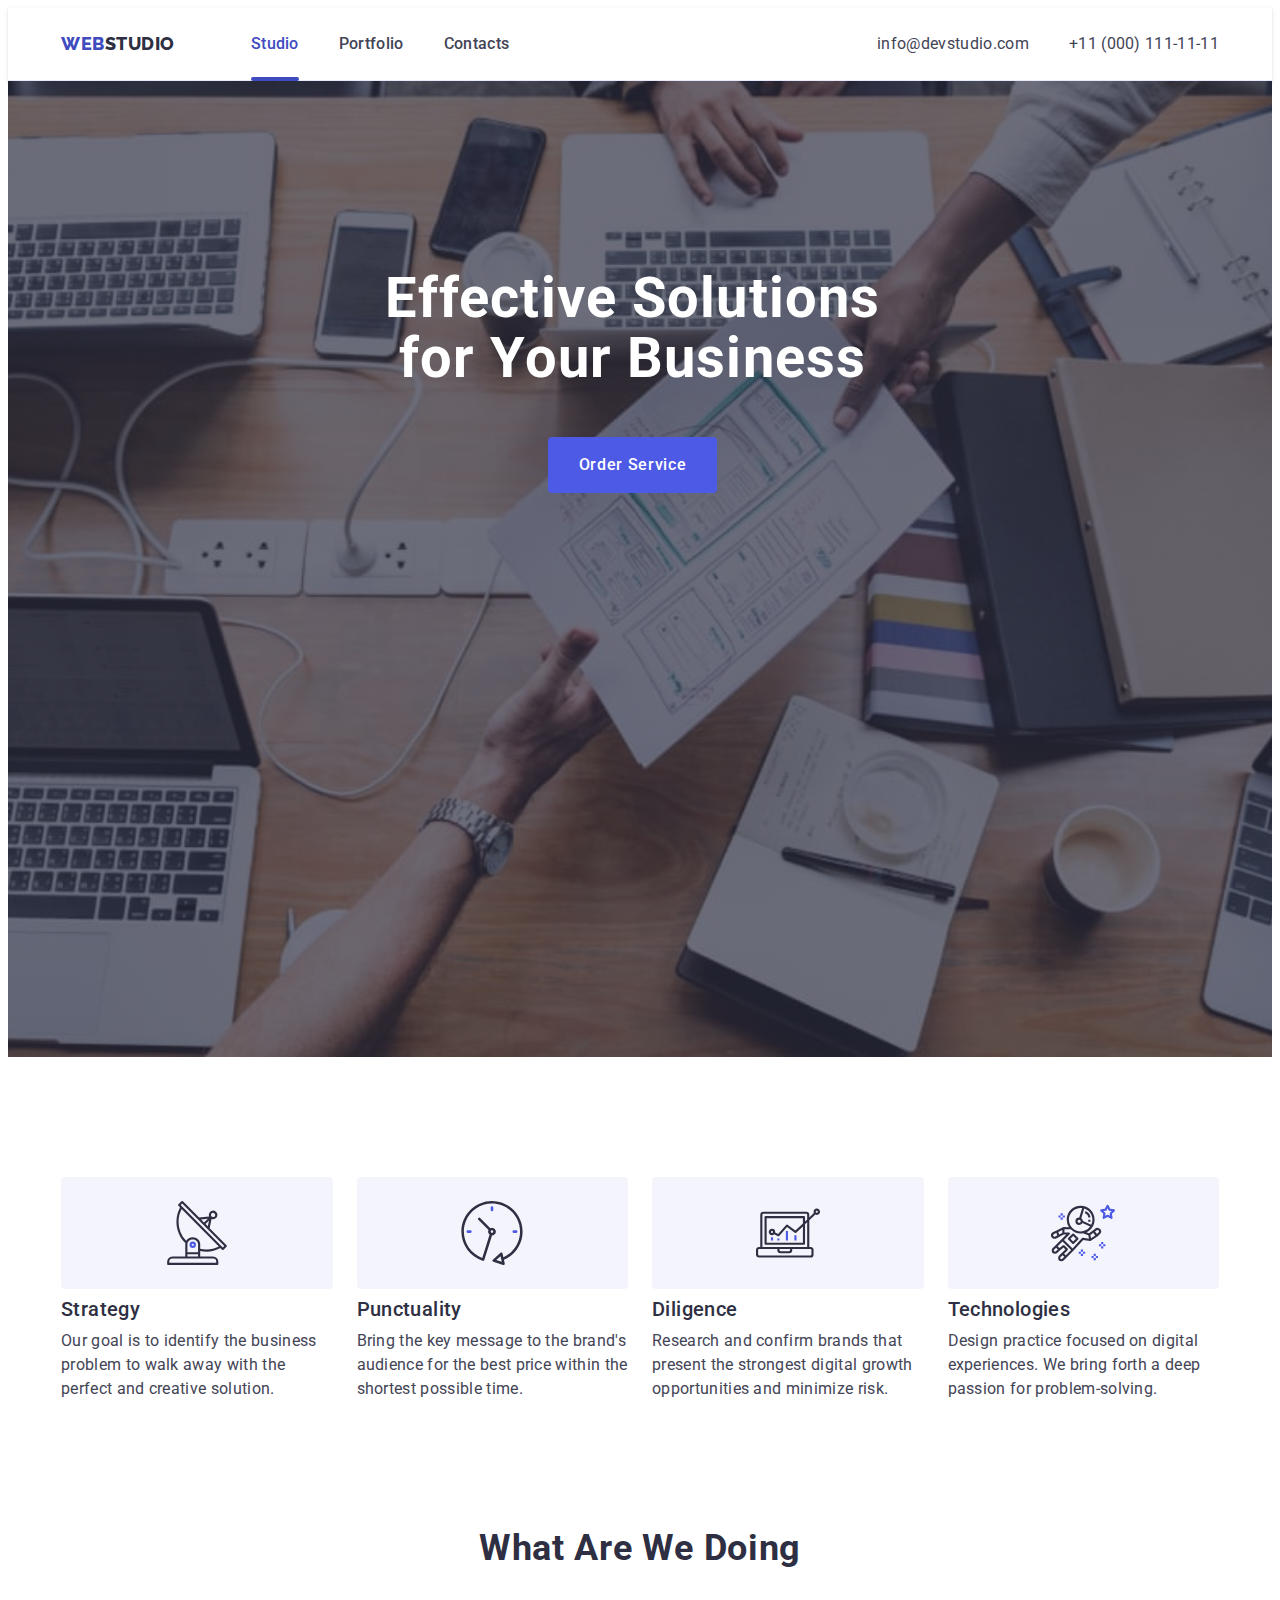
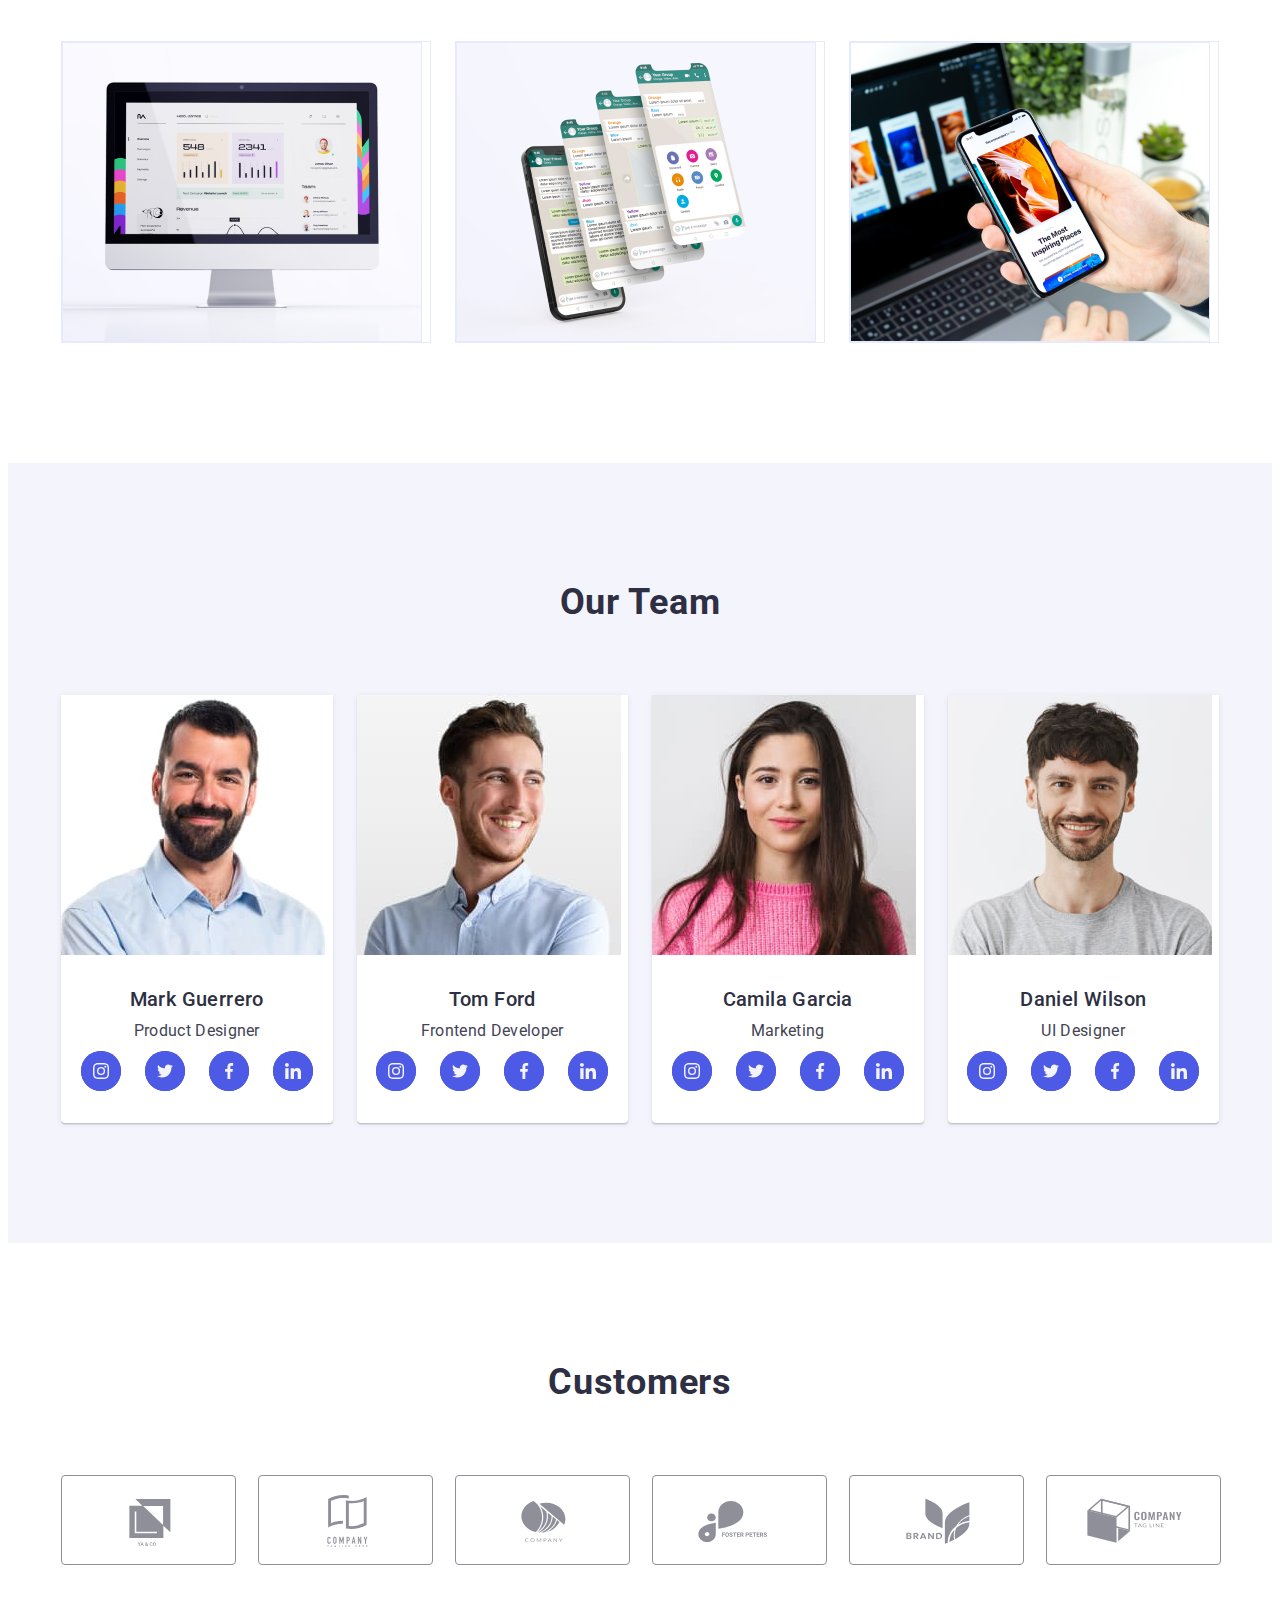
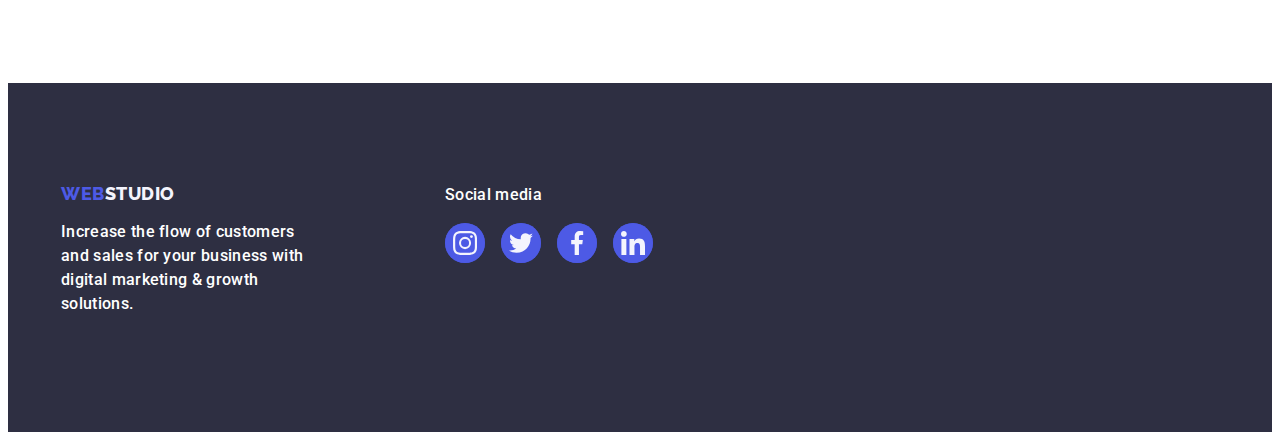
==== index.html @ 7f1b81ea "btn" ====
<!DOCTYPE html>
<html lang="en">
  <head>
    <meta charset="UTF-8" />
    <meta http-equiv="X-UA-Compatible" content="IE=edge" />
    <meta name="viewport" content="width=device-width, initial-scale=1.0" />
    <title>WebStudio</title>
    <link
      rel="stylesheet"
      href="https://cdnjs.cloudflare.com/ajax/libs/modern-normalize/2.0.0/modern-normalize.min.css"
      integrity="sha512-4xo8blKMVCiXpTaLzQSLSw3KFOVPWhm/TRtuPVc4WG6kUgjH6J03IBuG7JZPkcWMxJ5huwaBpOpnwYElP/m6wg=="
      crossorigin="anonymous"
      referrerpolicy="no-referrer"
    />

    <link rel="preconnect" href="https://fonts.googleapis.com" />
    <link rel="preconnect" href="https://fonts.gstatic.com" crossorigin />
    <link
      href="https://fonts.googleapis.com/css2?family=Montserrat:wght@400;700&family=Raleway:ital,wght@0,800;1,800&family=Roboto:ital,wght@0,400;0,500;0,700;0,900;1,400;1,500;1,700;1,900&display=swap"
      rel="stylesheet"
    />
    <link rel="stylesheet" href="./css/styles.css" />
  </head>

  <body>
    <header class="header">
      <div class="header-div container">
        <nav class="header-nav">
          <a href="./index.html" class="web link"
            >web<span class="studio">Studio</span></a
          >
          <ul class="navigation-list list">
            <li class="link-nav">
              <a href="./index.html" class="navigation-link link start"
                >Studio</a
              >
            </li>
            <li class="link-nav">
              <a href="./portfolio.html" class="navigation-link link"
                >Portfolio</a
              >
            </li>
            <li class="link-nav">
              <a href="" class="navigation-link link">Contacts</a>
            </li>
          </ul>
        </nav>

        <address class="address">
          <ul class="address-list list">
            <li class="link-nav">
              <a href="mailto:info@devstudio.com" class="contacts link"
                >info@devstudio.com
              </a>
            </li>
            <li class="link-nav">
              <a href="tel:+110001111111" class="contacts link"
                >+11 (000) 111-11-11
              </a>
            </li>
          </ul>
        </address>
      </div>
    </header>

    <main>
      <!-- section1 -->
      <section class="section-os">
        <div class="div-section-one container">
          <h1 class="name">Effective Solutions for Your Business</h1>
          <button class="button" type="button" data-modal-open>
            Order Service
          </button>
        </div>
      </section>

      <!-- section2-->
      <section class="about-us">
        <div class="div-section-two container">
          <h2 class="visually-hidden">about us</h2>
          <ul class="menu list">
            <li class="list-aboutus">
              <div class="icon-staff">
                <svg class="icon-about" width="64" height="64">
                  <use href="./images/icons.svg#icon-antenna"></use>
                </svg>
              </div>
              <h3 class="about-us-menu">Strategy</h3>
              <p class="description">
                Our goal is to identify the business problem to walk away with
                the perfect and creative solution.
              </p>
            </li>

            <li class="list-aboutus">
              <div class="icon-staff">
                <svg class="icon-about" width="64" height="64">
                  <use href="./images/icons.svg#icon-clock"></use>
                </svg>
              </div>
              <h3 class="about-us-menu">Punctuality</h3>
              <p class="description">
                Bring the key message to the brand's audience for the best price
                within the shortest possible time.
              </p>
            </li>

            <li class="list-aboutus">
              <div class="icon-staff">
                <svg class="icon-about" width="64" height="64">
                  <use href="./images/icons.svg#icon-diagram"></use>
                </svg>
              </div>
              <h3 class="about-us-menu">Diligence</h3>
              <p class="description">
                Research and confirm brands that present the strongest digital
                growth opportunities and minimize risk.
              </p>
            </li>

            <li class="list-aboutus">
              <div class="icon-staff">
                <svg class="icon-about" width="64" height="64">
                  <use href="./images/icons.svg#icon-astronaut"></use>
                </svg>
              </div>
              <h3 class="about-us-menu">Technologies</h3>
              <p class="description">
                Design practice focused on digital experiences. We bring forth a
                deep passion for problem-solving.
              </p>
            </li>
          </ul>
        </div>
      </section>
      <!-- section 3 -->
      <section class="section-menu">
        <div class="div-section-tree container">
          <h2 class="feature-name">What are we doing</h2>
          <ul class="feature-list list">
            <li class="pictures">
              <img
                src="./images/imgone.jpg"
                alt="monitor"
                width="360"
                height="300"
              />
            </li>
            <li class="pictures">
              <img
                src="./images/imgtwo.jpg"
                alt="phone"
                width="360"
                height="300"
              />
            </li>
            <li class="pictures">
              <img
                src="./images/imgtree.jpg"
                alt="phone in hand"
                width="360"
                height="300"
              />
            </li>
          </ul>
        </div>
      </section>

      <!-- section 4 -->
      <section class="section-team">
        <div class="div-section-four container">
          <h2 class="our-team">Our Team</h2>
          <ul class="our-team-list list">
            <li class="our-team-photo link">
              <img src="./images/imgMark.jpg" width="264" alt="fotomark" />
              <div class="team-name">
                <h3 class="about-us-menu">Mark Guerrero</h3>
                <p class="description four">Product Designer</p>

                <ul class="cosial-list">
                  <li class="circle">
                    <a class="cosial-link" href="">
                      <svg class="icon" width="16" height="16">
                        <use
                          href="./images/icons.svg#icon-instagram"
                        ></use></svg
                    ></a>
                  </li>
                  <li class="circle">
                    <a class="cosial-link" href=""
                      ><svg class="icon" width="16" height="16">
                        <use href="./images/icons.svg#icon-twitter"></use></svg
                    ></a>
                  </li>
                  <li class="circle">
                    <a class="cosial-link" href="">
                      <svg class="icon" width="16" height="16">
                        <use href="./images/icons.svg#icon-facebook"></use></svg
                    ></a>
                  </li>
                  <li class="circle">
                    <a class="cosial-link" href=""
                      ><svg class="icon" width="16" height="16">
                        <use href="./images/icons.svg#icon-linkedin"></use></svg
                    ></a>
                  </li>
                </ul>
              </div>
            </li>

            <li class="our-team-photo link">
              <img src="./images/Tom.jpg" width="264" alt="fototom" />
              <div class="team-name">
                <h3 class="about-us-menu">Tom Ford</h3>
                <p class="description four">Frontend Developer</p>

                <ul class="cosial-list">
                  <li class="circle">
                    <a class="cosial-link" href="">
                      <svg class="icon" width="16" height="16">
                        <use
                          href="./images/icons.svg#icon-instagram"
                        ></use></svg
                    ></a>
                  </li>
                  <li class="circle">
                    <a class="cosial-link" href=""
                      ><svg class="icon" width="16" height="16">
                        <use href="./images/icons.svg#icon-twitter"></use></svg
                    ></a>
                  </li>
                  <li class="circle">
                    <a class="cosial-link" href="">
                      <svg class="icon" width="16" height="16">
                        <use href="./images/icons.svg#icon-facebook"></use></svg
                    ></a>
                  </li>
                  <li class="circle">
                    <a class="cosial-link" href=""
                      ><svg class="icon" width="16" height="16">
                        <use href="./images/icons.svg#icon-linkedin"></use></svg
                    ></a>
                  </li>
                </ul>
              </div>
            </li>

            <li class="our-team-photo link">
              <img src="./images/imgCamila.jpg" width="264" alt="fotocamila" />
              <div class="team-name">
                <h3 class="about-us-menu">Camila Garcia</h3>
                <p class="description four">Marketing</p>

                <ul class="cosial-list">
                  <li class="circle">
                    <a class="cosial-link" href="">
                      <svg class="icon" width="16" height="16">
                        <use
                          href="./images/icons.svg#icon-instagram"
                        ></use></svg
                    ></a>
                  </li>
                  <li class="circle">
                    <a class="cosial-link" href=""
                      ><svg class="icon" width="16" height="16">
                        <use href="./images/icons.svg#icon-twitter"></use></svg
                    ></a>
                  </li>
                  <li class="circle">
                    <a class="cosial-link" href="">
                      <svg class="icon" width="16" height="16">
                        <use href="./images/icons.svg#icon-facebook"></use></svg
                    ></a>
                  </li>
                  <li class="circle">
                    <a class="cosial-link" href=""
                      ><svg class="icon" width="16" height="16">
                        <use href="./images/icons.svg#icon-linkedin"></use></svg
                    ></a>
                  </li>
                </ul>
              </div>
            </li>

            <li class="our-team-photo link">
              <img src="./images/imgDaniel.jpg" width="264" alt="fotodaniel" />
              <div class="team-name">
                <h3 class="about-us-menu">Daniel Wilson</h3>
                <p class="description four">UI Designer</p>

                <ul class="cosial-list">
                  <li class="circle">
                    <a class="cosial-link" href="">
                      <svg class="icon" width="16" height="16">
                        <use
                          href="./images/icons.svg#icon-instagram"
                        ></use></svg
                    ></a>
                  </li>
                  <li class="circle">
                    <a class="cosial-link" href=""
                      ><svg class="icon" width="16" height="16">
                        <use href="./images/icons.svg#icon-twitter"></use></svg
                    ></a>
                  </li>
                  <li class="circle">
                    <a class="cosial-link" href="">
                      <svg class="icon" width="16" height="16">
                        <use href="./images/icons.svg#icon-facebook"></use></svg
                    ></a>
                  </li>
                  <li class="circle">
                    <a class="cosial-link" href=""
                      ><svg class="icon" width="16" height="16">
                        <use href="./images/icons.svg#icon-linkedin"></use></svg
                    ></a>
                  </li>
                </ul>
              </div>
            </li>
          </ul>
        </div>
      </section>

      <!-- section 5 customers -->

      <section class="section-customers">
        <div class="customers-conteiner container">
          <h2 class="customersname">Customers</h2>
          <ul class="customers-list">
            <li class="customers-item">
              <a class="logoicon" href="">
                <svg class="logoiconsvg" width="104" height="56">
                  <use href="./images/icons.svg#icon-Logofirst"></use>
                </svg>
              </a>
            </li>
            <li class="customers-item">
              <a class="logoicon" href="">
                <svg class="logoiconsvg" width="104" height="56">
                  <use href="./images/icons.svg#icon-Logosecond"></use>
                </svg>
              </a>
            </li>
            <li class="customers-item">
              <a class="logoicon" href="">
                <svg class="logoiconsvg" width="104" height="56">
                  <use href="./images/icons.svg#icon-Logothird"></use>
                </svg>
              </a>
            </li>
            <li class="customers-item">
              <a class="logoicon" href="">
                <svg class="logoiconsvg" width="104" height="56">
                  <use href="./images/icons.svg#icon-Logofour"></use>
                </svg>
              </a>
            </li>
            <li class="customers-item">
              <a class="logoicon" href="">
                <svg class="logoiconsvg" width="104" height="56">
                  <use href="./images/icons.svg#icon-Logofive"></use>
                </svg>
              </a>
            </li>
            <li class="customers-item">
              <a class="logoicon" href="">
                <svg class="logoiconsvg" width="104" height="56">
                  <use href="./images/icons.svg#icon-Logosix"></use>
                </svg>
              </a>
            </li>
          </ul>
        </div>
      </section>
    </main>
    <!-- footer -->
    <footer class="footer">
      <div class="footer-main container">
        <div class="footer-div">
          <a class="footer-web link" href="./index.html"
            >web<span class="footer-logo">Studio</span>
          </a>
          <p class="text">
            Increase the flow of customers and sales for your business with
            digital marketing & growth solutions.
          </p>
        </div>
        <div class="footer-social">
          <p class="text">Social media</p>
          <ul class="footer-cosial-list">
            <li class="circle">
              <a class="footer-cosial-link" href="">
                <svg class="footer-icon" width="24" height="24">
                  <use href="./images/icons.svg#icon-instagram"></use></svg
              ></a>
            </li>
            <li class="circle">
              <a class="footer-cosial-link" href=""
                ><svg class="footer-icon" width="24" height="24">
                  <use href="./images/icons.svg#icon-twitter"></use></svg
              ></a>
            </li>
            <li class="circle">
              <a class="footer-cosial-link" href="">
                <svg class="footer-icon" width="24" height="24">
                  <use href="./images/icons.svg#icon-facebook"></use></svg
              ></a>
            </li>
            <li class="circle">
              <a class="footer-cosial-link" href=""
                ><svg class="footer-icon" width="24" height="24">
                  <use href="./images/icons.svg#icon-linkedin"></use></svg
              ></a>
            </li>
          </ul>
        </div>
      </div>
    </footer>

    <!-- modal window js -->

    <div class="modal-window is-hidden" data-modal>
      <div class="modal">
        <button type="button" class="close-window" data-modal-close>
          <svg class="icon-close" width="8" height="8">
            <use
              href="./images/symbol-defs.svg#icon-close-black-18dp-2-1-1-1"
            ></use>
          </svg>
        </button>

        <p class="input-title">Leave your contacts and we will call you back</p>
        <form class="form" name="issue_report_form" autocomplete="off">
          <div class="label-main">
            <label class="label-name" for="name">
              <span class="label-text">Name</span>
            </label>
            <div class="input-conteiner">
              <input
                class="form-input"
                type="text"
                name="name"
                id="name"
                placeholder=" "
                autofocus
              />
              <svg class="input-icon" width="18" height="24">
                <use href="./images/symbol.svg#icon-person-black-18dp-1"></use>
              </svg>
            </div>
          </div>
          <div class="label-main">
            <label class="label-name" for="Phone"
              ><span class="label-text">Phone</span></label
            >
            <div class="input-conteiner">
              <input
                class="form-input"
                type="text"
                name="Phone"
                id="Phone"
                placeholder=" "
              /><svg class="input-icon" width="18" height="24">
                <use href="./images/symbol.svg#icon-phone-black-18dp-1"></use>
              </svg>
            </div>
          </div>
          <div class="label-main">
            <label class="label-name" for="Email"
              ><span class="label-text">Email</span>
            </label>
            <div class="input-conteiner">
              <input
                class="form-input"
                type="text"
                name="Email"
                id="Email"
                placeholder=" "
              /><svg class="input-icon" width="18" height="24">
                <use href="./images/symbol.svg#icon-email-black-18dp-1"></use>
              </svg>
            </div>
          </div>
          <div class="label-main">
            <label class="label-name" for="Comment"
              ><span class="label-text">Comment</span>
            </label>
            <div class="input-conteiner">
              <textarea
                class="form-input"
                rows="7"
                name="description"
                id="Comment"
                placeholder="Text input"
              ></textarea>
            </div>
          </div>

          <div class="privacy">
            <input
              class="input-checkbox visually-hidden"
              id="checkbox"
              type="checkbox"
              name="Policy"
              value="button-agry"
            />
            <label class="label-checkbox" for="checkbox"
              ><span class="text-checkbox"
                ><svg class="icon-checkbox" width="10" height="8">
                  <use
                    href="./images/symbol.svg#icon-checkmark"
                  ></use></svg></span
              >I accept the terms and conditions of the
              <a class="privacy-link link" href="">Privacy Policy</a></label
            >
          </div>
          <button class="form-button" type="submit">Send</button>
        </form>
      </div>
    </div>

    <script src="./js/modal.js"></script>
  </body>
</html>
---- css/styles.css ----
img {
    display: block;
}

h1,
h2,
h3,
h4,
h5,
p {
    margin-top: 0px;
    margin-bottom: 0px;
}

ul,
ol {
    list-style: none;
    margin: 0px;
    padding-left: 0px;
}

.container {
    width: 1158px;
    padding: 0 15px;
    margin: 0 auto;
}

:root {
    --primary-font: "Roboto", sans-serif;
    --second-primary-font: "Raleway", sans-serif;
    --primary-color: #434455;
    --secondary-color: #2e2f42;
    --white-color: #ffffff;
    --gray-background-color: #f4f4fd;
    --accent-color: #4d5ae5;
    --active-accent-background-color: #404bbf;
    --gray-color: #8e8f99;
}

body {
    font-family: var(--primary-font);
    color: var(--primary-color);
    background-color: var(--white-color);
}

/* header */
.header {
    display: flex;
    margin: 0 auto;
    border-bottom: 1px solid #e7e9fc;
    box-shadow: 0px 2px 1px rgba(46, 47, 66, 0.08), 0px 1px 1px rgba(46, 47, 66, 0.16), 0px 1px 6px rgba(46, 47, 66, 0.08);
}

.navigation-link {
    font-family: var(--primary-font);
    font-weight: 500;
    font-size: 16px;
    line-height: 1.5;
    letter-spacing: 0.02em;
    color: var(--secondary-colo);
    text-decoration: none;
    list-style: none;
    display: flex;
    padding-top: 24px;
    padding-bottom: 24px;
    transition: color 250ms cubic-bezier(0.4, 0, 0.2, 1)
}

.start {
    position: relative;
    transition: color 250ms cubic-bezier(0.4, 0, 0.2, 1);
    color: var(--active-accent-background-color);
}


.header-nav {
    display: flex;
    align-items: center;
}


.header-div {

    display: flex;
    align-items: center;

}

.navigation-list {
    display: flex;
    flex-direction: row;
    align-items: flex-start;
    padding: 0px;
    gap: 40px;
    text-decoration: none;
}

.navigation-list .navigation-link.start::after {
    position: absolute;
    content: "";
    display: block;
    height: 4px;
    background-color: var(--active-accent-background-color);
    width: 100%;
    left: 0;
    bottom: -1px;
    border-radius: 2px;
}

.web {
    font-family: var(--second-primary-font);
    font-weight: 800;
    font-size: 18px;
    line-height: 1.17;
    letter-spacing: 0.03em;
    text-transform: uppercase;
    color: #404bbf;
    text-decoration: none;
    display: flex;
    flex-direction: row;
    align-items: center;
    flex-grow: 0;
    margin-left: 0px;
    margin-right: 76px;
    position: relative;

}

.studio {
    color: var(--secondary-color);
}



.link-nav {
    list-style: none;
    display: flex;


}

.navigation-link:hover {
    color: var(--active-accent-background-color);
    transition: background-color 250ms cubic-bezier(0.4, 0, 0.2, 1);

}

.navigation-link:focus {
    color: var(--active-accent-background-color);
    transition: background-color 250ms cubic-bezier(0.4, 0, 0.2, 1);

}

.address {
    font-style: normal;
    letter-spacing: 0.02em;
    list-style: none;
    display: flex;
    gap: 8px;
    flex-direction: row;
    margin-left: auto;
}

.address-list {
    display: flex;
    gap: 40px;
}

.contacts.link {
    font-family: var(--primary-font);
    font-style: normal;
    font-weight: 400;
    font-size: 16px;
    line-height: 1.5;
    color: var(--primary-color);
    text-decoration: none;
    transition: color 250ms cubic-bezier(0.4, 0, 0.2, 1);
}

.contacts.link:hover {
    color: var(--active-accent-background-color);
    transition: background-color 250ms cubic-bezier(0.4, 0, 0.2, 1);
    box-shadow: 0px 1px 6px rgba(46, 47, 66, 0.08), 0px 1px 1px rgba(46, 47, 66, 0.16), 0px 2px 1px rgba(46, 47, 66, 0.08);
}

.contacts.link:focus {
    color: var(--active-accent-background-color);
    transition: background-color 250ms cubic-bezier(0.4, 0, 0.2, 1);
    box-shadow: 0px 1px 6px rgba(46, 47, 66, 0.08), 0px 1px 1px rgba(46, 47, 66, 0.16), 0px 2px 1px rgba(46, 47, 66, 0.08);
}

/* ------section1------------ */
.div-section-one {
    padding-left: 0px;

}

.name {
    font-size: 56px;
    line-height: 1.07;
    letter-spacing: 0.02em;
    color: var(--white-color);
    text-align: center;
    max-width: 496px;
    margin-left: 331px;
    display: flex;
    margin-bottom: 48px;
}

.section-os {
    max-width: 1440px;
    height: 600px;
    margin: 0 auto;
    color: var(--secondary-color);
    background-color: var(--secondary-color);
    padding-top: 188px;
    padding-bottom: 188px;
    background-image: linear-gradient(rgba(46, 47, 66, 0.7), rgba(46, 47, 66, 0.7)), url(../images/people-office.jpg);
    background-repeat: no-repeat;
    background-position: center;
    background-size: cover;
}

.button {
    background-color: var(--accent-color);
    font-family: var(--primary-font);
    font-weight: 500;
    font-size: 16px;
    line-height: 1.5;
    letter-spacing: 0.04em;
    color: var(--white-color);
    cursor: pointer;
    display: block;
    border: none;
    border-radius: 4px;
    gap: 10px;
    width: 169px;
    height: 56px;
    min-width: 169px;
    margin-left: auto;
    margin-right: auto;
    transition: background-color 250ms cubic-bezier(0.4, 0, 0.2, 1);
}

.button:is(:hover, :focus) {
    background-color: #404BBF;
    transition: background-color 250ms cubic-bezier(0.4, 0, 0.2, 1);
    box-shadow: 0px 1px 6px rgba(46, 47, 66, 0.08), 0px 1px 1px rgba(46, 47, 66, 0.16), 0px 2px 1px rgba(46, 47, 66, 0.08);
}

/* ----------section 2 ------------- */

.visually-hidden {
    position: absolute;
    width: 1px;
    height: 1px;
    margin: -1px;
    border: 0;
    padding: 0;
    white-space: nowrap;
    clip-path: inset(100%);
    clip: rect(0 0 0 0);
    overflow: hidden;
}

.icon-staff {
    display: flex;
    align-items: center;
    justify-content: center;
    height: 112px;
    background-color: #f4f4fd;
    border-radius: 4px;
    margin-bottom: 8px;
}

.about-us {
    padding-top: 120px;
    padding-bottom: 120px;

}

.menu {
    display: flex;
    gap: 24px;
    flex-direction: row;
}

.description {
    margin-bottom: 8px;
    font-family: var(--primary-font);
    font-style: normal;
    font-weight: 400;
    letter-spacing: 0.02em;
    font-size: 16px;
    line-height: 1.5;
    color: var(--primary-color);
}

.description.four {
    text-align: center;
}

.list-aboutus {
    list-style: none;
    font-weight: 500;
    font-size: 20px;
    line-height: 1.2;
    letter-spacing: 0.02em;
    color: var(--secondary-color);
    width: calc((100% - 72px) / 4);
}

/* ---------section 3 -----------*/

.section-menu {
    padding-bottom: 120px;
    margin-bottom: 0px;
}

.feature-name {
    font-size: 36px;
    line-height: 1.11;
    text-align: center;
    letter-spacing: 0.02em;
    text-transform: capitalize;
    color: var(--secondary-color);
    margin-bottom: 72px;
}

.feature-list.list {
    list-style: none;
    display: flex;
    gap: 24px;
}

.pictures {
    list-style: none;
    width: calc((100% - 48px)/3);
    border: 1px solid #E7E9FC;
}

/* -------------------section 4 --------------------*/
.section-team {
    background-color: var(--gray-background-color);
    padding: 120px 0;
}

.our-team {
    background-color: var(--gray-background-color);
    font-size: 36px;
    line-height: 1.11;
    text-align: center;
    letter-spacing: 0.02em;
    text-transform: capitalize;
    color: var(--secondary-color);
    list-style: none;
    margin-bottom: 72px;
}

.portfolioimg link {
    background-color: var(--white-color)
}

.our-team-photo.link {
    font-size: 36px;
    line-height: 1.11;
    text-align: center;
    letter-spacing: 0.02em;
    text-transform: capitalize;
    color: var(--secondary-color);
    background-color: var(--white-color);
    list-style: none;
    display: block;
    flex-basis: calc((100% - 72px) / 4);
    border-radius: 0px 0px 4px 4px;
    box-shadow: 0px 1px 6px rgba(46, 47, 66, 0.08), 0px 1px 1px rgba(46, 47, 66, 0.16), 0px 2px 1px rgba(46, 47, 66, 0.08);
}

.our-team-list {
    display: flex;
    gap: 24px;
}

.about-us-menu {
    font-family: var(--primary-font);
    font-style: normal;
    font-weight: 500;
    font-size: 20px;
    line-height: 1.2;
    letter-spacing: 0.02em;
    margin-bottom: 8px;
}

.team-name {

    display: flex;
    flex-direction: column;
    justify-content: center;
    align-items: center;
    padding: 32px 0;
}

.circle {

    width: 40px;
    height: 40px;
    background-color: #404BBF;
    border-radius: 50%;
}

.cosial-list {
    display: flex;
    gap: 24px;
    justify-content: center;

}

.cosial-link {
    width: 100%;
    height: 100%;
    display: flex;
    align-items: center;
    justify-content: center;
    background-color: var(--accent-color);
    border-radius: 50%;
    transition: background-color 250ms cubic-bezier(0.4, 0, 0.2, 1);
}

.cosial-link:hover,
.cosial-link:focus {
    background-color: #404bbf;
}

.icon {
    fill: #f4f4fd;
}

/* _______ section 5___________ */
.section-customers {
    padding: 120px 0 120px;
    margin-bottom: 0px;
}

.customersname {
    font-size: 36px;
    line-height: 1.11;
    text-align: center;
    letter-spacing: 0.02em;
    text-transform: capitalize;
    color: var(--secondary-color);
    margin-bottom: 72px;
}

.customers-list {
    display: flex;
    gap: 24px;
    height: 88px;
    justify-content: center;

}

.logoicon {
    width: 100%;
    height: 100%;
    border: 1px solid #8e8f99;
    border-radius: 4px;
    display: flex;
    align-items: center;
    justify-content: center;
    color: var(--gray-color);
    transition: border-color 250ms cubic-bezier(0.4, 0, 0.2, 1), color 250ms cubic-bezier(0.4, 0, 0.2, 1);
    ;
}

.logoicon:hover,
.logoicon:focus {
    color: #404bbf;
    border-color: #404bbf;
}

.logoiconsvg {
    fill: currentColor;
}

.customers-item {
    width: calc((100% - 120px) / 6);


}

/* -----footer------*/
.footer-main {
    display: flex;
    align-items: baseline;
}

.footer-web {
    display: inline-block;
    margin-right: 120px;
    margin-bottom: 16px;
    font-family: var(--second-primary-font);
    font-weight: 800;
    font-size: 18px;
    line-height: 1.17;
    letter-spacing: 0.03em;
    text-transform: uppercase;
    color: var(--accent-color);
    text-decoration: none;
}

.footer-div {
    margin-right: 120px;
}

.text {
    color: var(--white-color);
    letter-spacing: 0.02em;
    line-height: 1.5;
    width: 264px;
    font-weight: 500;
    margin-bottom: 16px;


}

.footer {
    background-color: var(--secondary-color);
    padding: 100px 0;
    display: block;
}

.footer-logo {
    color: var(--gray-background-color)
}

.footer-cosial-list {
    display: flex;
    gap: 16px;
}

.footer-cosial-link {
    width: 100%;
    height: 100%;
    display: flex;
    align-items: center;
    justify-content: center;
    transition: background-color 250ms cubic-bezier(0.4, 0, 0.2, 1);
    background-color: var(--accent-color);
    border-radius: 50%;
}

.footer-cosial-link:hover,
.footer-cosial-link:focus {
    background-color: #31d0aa;
}

.footer-icon {
    fill: var(--gray-background-color);
}

/* -------portfolio page-------- */


.section-portfolio {
    list-style: none;
    padding: 96px 0 120px 0;

}

.button-list {
    text-decoration: none;
    display: flex;
    gap: 24px;
    justify-content: center;
    margin-bottom: 72px;

}

.button_navportfolio {
    background-color: var(--gray-background-color);
    color: var(--accent-color);
    font-family: var(--primary-font);
    font-weight: 500;
    font-size: 16px;
    line-height: 1.5;
    text-align: center;
    letter-spacing: 0.04em;
    text-decoration: none;
    padding: 12px 24px;
    border-radius: 4px;
    border: 1px solid #E7E9FC;
    transition: color 250ms cubic-bezier(0.4, 0, 0.2, 1),
        background-color 250ms cubic-bezier(0.4, 0, 0.2, 1),
        border-color 250ms cubic-bezier(0.4, 0, 0.2, 1),
        box-shadow 250ms cubic-bezier(0.4, 0, 0.2, 1);
}

.list-portfoliobutton {
    list-style: none;
}

.list-portfolioimg {
    list-style: none;
    width: calc((100% - 48px) / 3);
}

.list-portfolioimg:hover,
.list-portfolioimg:focus {
    box-shadow: 0px 1px 6px rgba(46, 47, 66, 0.08),
        0px 1px 1px rgba(46, 47, 66, 0.16), 0px 2px 1px rgba(46, 47, 66, 0.08);
}

.button_navportfolio:is(:hover, :focus) {
    color: var(--white-color);
    background-color: #404BBF;
    cursor: pointer;
    border: 1px solid transparent;
    box-shadow: 0px 3px 1px rgba(0, 0, 0, 0.1), 0px 2px 1px rgba(0, 0, 0, 0.08), 0px 2px 2px rgba(0, 0, 0, 0.12);
}

.full-navigation {
    display: flex;
    flex-wrap: wrap;
    column-gap: 24px;
    row-gap: 48px;

}

.portfolioimg {
    text-decoration: none;
    display: block;
    transition: box-shadow 250ms cubic-bezier(0.4, 0, 0.2, 1);
}

.portfolioimg:hover,
.portfolioimg:focus {
    box-shadow: 0px 1px 6px rgba(46, 47, 66, 0.08),
        0px 1px 1px rgba(46, 47, 66, 0.16), 0px 2px 1px rgba(46, 47, 66, 0.08);
}

.div-portfolio-item {
    padding: 32px 16px;
    border: 1px solid #e7e9fc;
    border-top: none;

}

.service-name {
    font-weight: 500;
    font-size: 20px;
    line-height: 1.2;
    letter-spacing: 0.02em;
    color: var(--secondary-color);
    text-decoration: none;
    margin-bottom: 8px;
}

.service-app {
    font-size: 16px;
    line-height: 1.5;
    letter-spacing: 0.02em;
    color: var(--primary-color);
    text-decoration: none;
    transform: translateY(0%);
}


.overlay {
    position: relative;
    overflow: hidden;
}

.overley-text {
    top: 0;
    line-height: 1.5;
    font-size: 16px;
    letter-spacing: 0.02em;
    color: var(--gray-background-color);
    padding: 40px 32px;
    position: absolute;
    width: 360px;
    height: 300px;

    background-color: var(--accent-color);
    transform: translateY(100%);
    transition: transform 250ms cubic-bezier(0.4, 0, 0.2, 1);
}

.portfolioimg:hover .overley-text,
.portfolioimg:focus .overley-text {
    transform: translateY(0%);
    box-shadow: 0px 1px 6px rgba(46, 47, 66, 0.08),
        0px 1px 1px rgba(46, 47, 66, 0.16), 0px 2px 1px rgba(46, 47, 66, 0.08);
}

.is-hidden {
    opacity: 0;
    pointer-events: none;
    visibility: hidden;
}

/* _______modal-window  */

.modal-window {
    position: fixed;
    top: 0;
    left: 0;
    width: 100%;
    height: 100%;
    background-color: rgba(46, 47, 66, 0.4);
    transition: opacity 250ms cubic-bezier(0.4, 0, 0.2, 1), visibility 250ms cubic-bezier(0.4, 0, 0.2, 1);
}

.modal {
    position: absolute;
    top: 50%;
    left: 50%;
    transform: translate(-50%, -50%) scale(1);
    width: 408px;
    min-height: 584px;
    background: #fcfcfc;
    border-radius: 4px;
    transition: transform 250ms cubic-bezier(0.4, 0, 0.2, 1);
    box-shadow: 0px 1px 1px rgba(0, 0, 0, 0.14), 0px 1px 3px rgba(0, 0, 0, 0.12), 0px 2px 1px rgba(0, 0, 0, 0.2);
}

.close-window {
    display: flex;
    align-items: center;
    justify-content: center;
    background-color: #e7e9fc;
    position: absolute;
    top: 54px;
    right: 24px;
    width: 24px;
    height: 24px;
    border-radius: 50%;
    border: 1px solid rgba(0, 0, 0, 0.1);
    padding: 0;
    cursor: pointer;
    transition: background-color 250ms cubic-bezier(0.4, 0, 0.2, 1), border 250ms cubic-bezier(0.4, 0, 0.2, 1);

}

.close-window:hover,
.close-window:focus {
    background-color: #404bbf;
    border: none;
    fill: #ffffff;
}

.icon-close {
    transition: fill 250ms cubic-bezier(0.4, 0, 0.2, 1);
}

.icon-close:hover,
.icon-close:focus {
    fill: #ffffff;
}

/* ___________JS_______________ */
.input-title {
    text-align: center;
    font-family: var(--primary-font);
    font-style: normal;
    font-weight: 500;
    font-size: 16px;
    line-height: 24px;
    letter-spacing: 0.02em;
    color: #2E2F42;
    margin-top: 102px;
}

.label-main {
    display: block;


}

.form {
    display: flex;
    flex-direction: column;
    gap: 8px;
    padding: 24px;
    padding-top: 0;
    border: none;
    max-width: 408px;
    background: #FCFCFC;
    border-radius: 4px;
    margin-top: 16px;
    align-items: flex-end;
}

.form:focus-within {
    border-color: #2196f3;
}

.form-button {
    align-self: flex-start;
}

.form-input {

    padding: 4px;
    color: #212121;
    border: 1px solid #212121;
    border-radius: 4px;
}

.label-name {
    display: block;
    position: relative;
    font-size: 12px;
    line-height: 1.17;
    letter-spacing: 0.04em;
    color: #8e8f99;
    margin-bottom: 4px;
}

.label-name:focus-within {
    color: #2196f3;
}

.label-text {
    font-family: var(--primary-font);
    font-style: normal;
    font-weight: 400;
    font-size: 12px;
    line-height: 14px;
    letter-spacing: 0.01em;
    color: #8E8F99;
}

input::placeholder {
    color: rgba(46, 47, 66, 0.4);
    font-weight: 400;
}

.input-icon {
    position: absolute;
    top: 50%;
    left: 16px;
    transform: translateY(-50%);
    transition: fill 250ms cubic-bezier(0.4, 0, 0.2, 1);

}

.input-conteiner {
    position: relative;
}

.form-input {
    padding: 4px;
    color: #212121;
    border: 1px solid #212121;
    border-radius: 4px;
    Width: 360px;
    height: auto;
}

.form-input::placeholder {
    color: #616161;
    font-family: var(--primary-font);
    font-style: normal;
    font-weight: 400;
    font-size: 12px;
    line-height: calc(14 / 12);
    letter-spacing: 0.04em;
    color: rgba(46, 47, 66, 0.4);
}

.form-input:focus {
    border-color: #2196f3;
}

.form-button {
    font-family: var(--primary-font);
    color: #FFFFFF;
    font-style: normal;
    font-weight: 500;
    font-size: 16px;
    min-width: 169px;
    height: 56px;
    display: block;
    padding: 16px 32px;
    text-align: center;
    letter-spacing: 0.04em;
    background: var(--accent-color);
    box-shadow: 0px 4px 4px rgba(0, 0, 0, 0.15);
    border-radius: 4px;
    margin: 24px auto;
    cursor: pointer;
}

.privacy {
    margin-left: 24px;
}

.input-checkbox {
    display: flex;
}

.label-checkbox {
    display: block;
    font-size: 12px;
    line-height: calc(14 / 12);
    letter-spacing: 0.04em;
    color: #8e8f99;
}

.text-checkbox {
    display: inline-flex;
    fill: transparent;
    transition: background-color 250ms cubic-bezier(0.4, 0, 0.2, 1),
        border 250ms cubic-bezier(0.4, 0, 0.2, 1),
        fill 250ms cubic-bezier(0.4, 0, 0.2, 1);
    width: 16px;
    height: 16px;
    border: 1px solid rgba(46, 47, 66, 0.4);
    border-radius: 2px;


    align-items: center;
    justify-content: center;

    margin-right: 8px;

}

.privacy-link {
    color: #4D5AE5;
    font-family: var(--primary-font);
    font-weight: 400;
    font-size: 12px;
    line-height: calc(16 / 12);
    letter-spacing: 0.04em;
    text-decoration-line: underline;
}

.input-checkbox:checked + .label-checkbox > .text-checkbox {
  background-color: var(--active-accent-background-color);
  border: none;
  fill: #ffffff;
}

.input-checkbox:focus-within .text-checkbox{
    background-color: var(--accent-color);
    border: none;
    fill: var(--white-color);
  }
  .form-button:is(:hover,:focus)
{
    background-color: var(--active-accent-background-color);
}
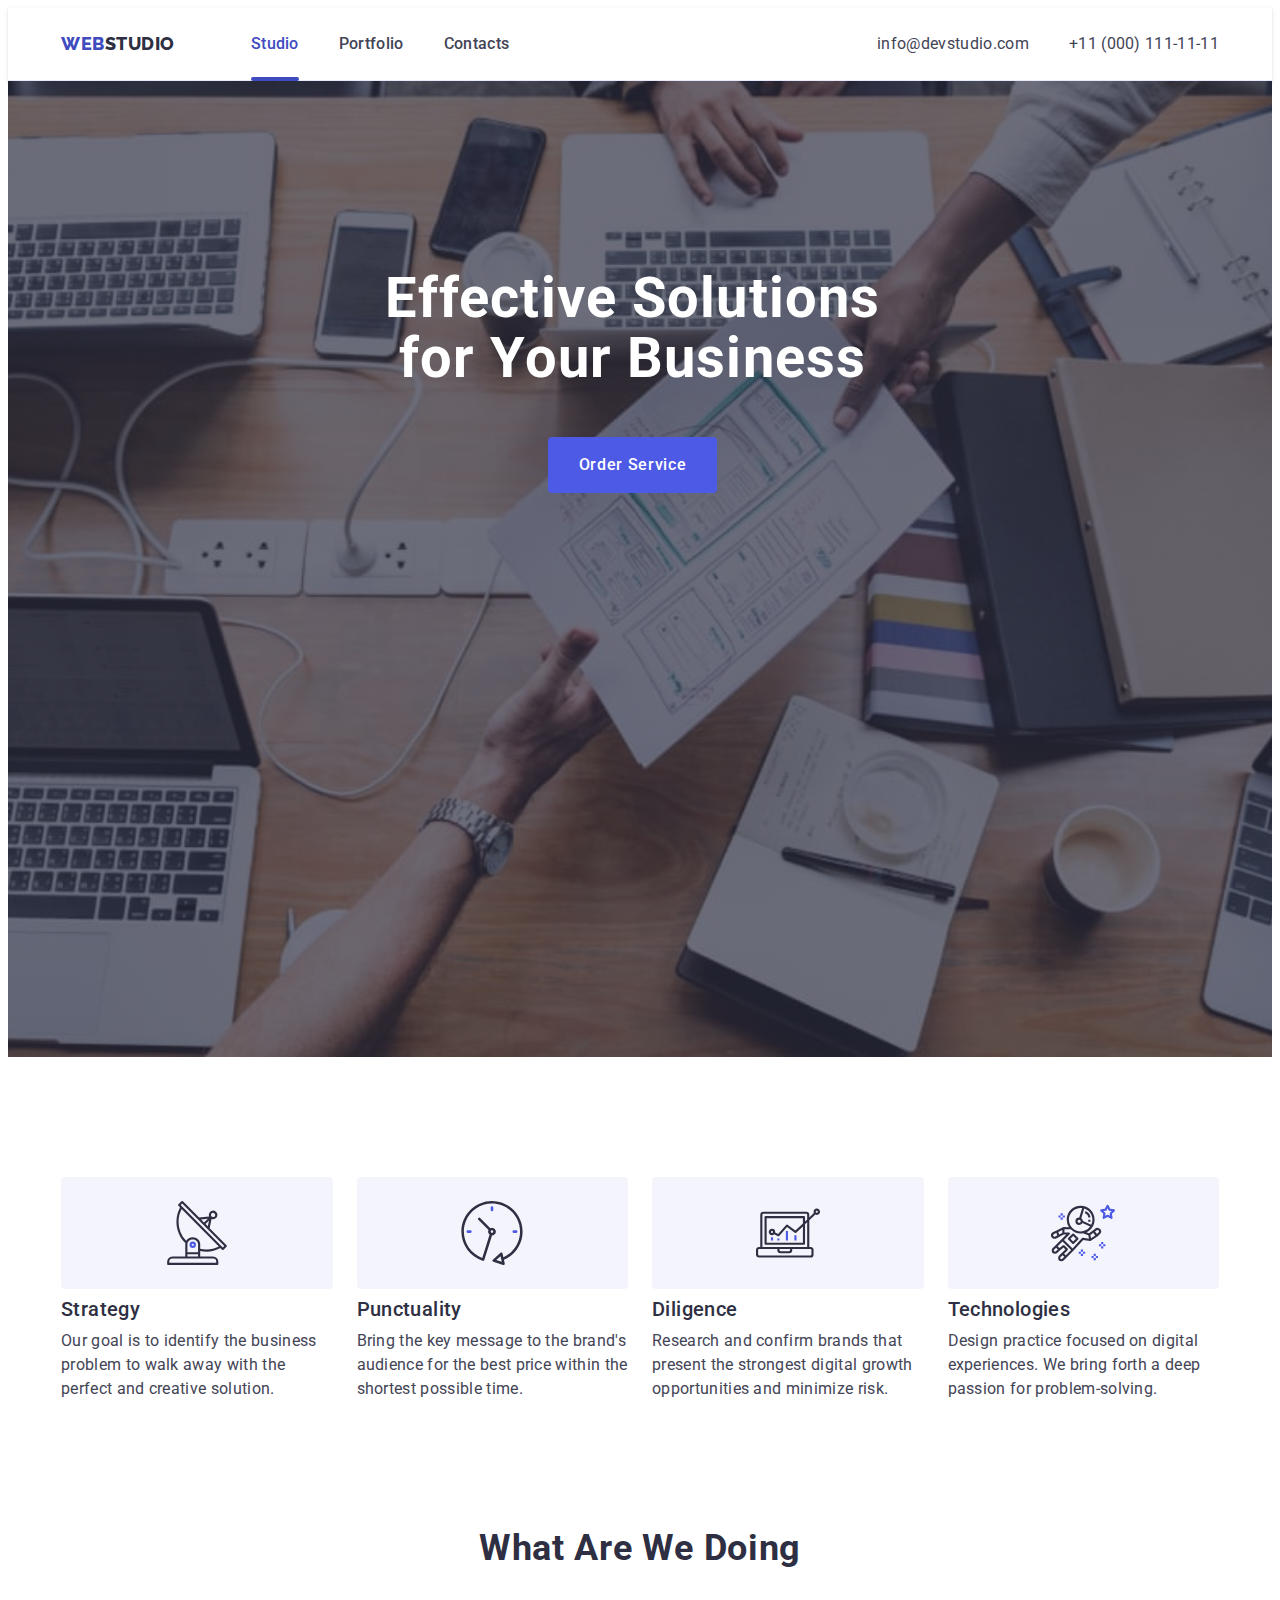
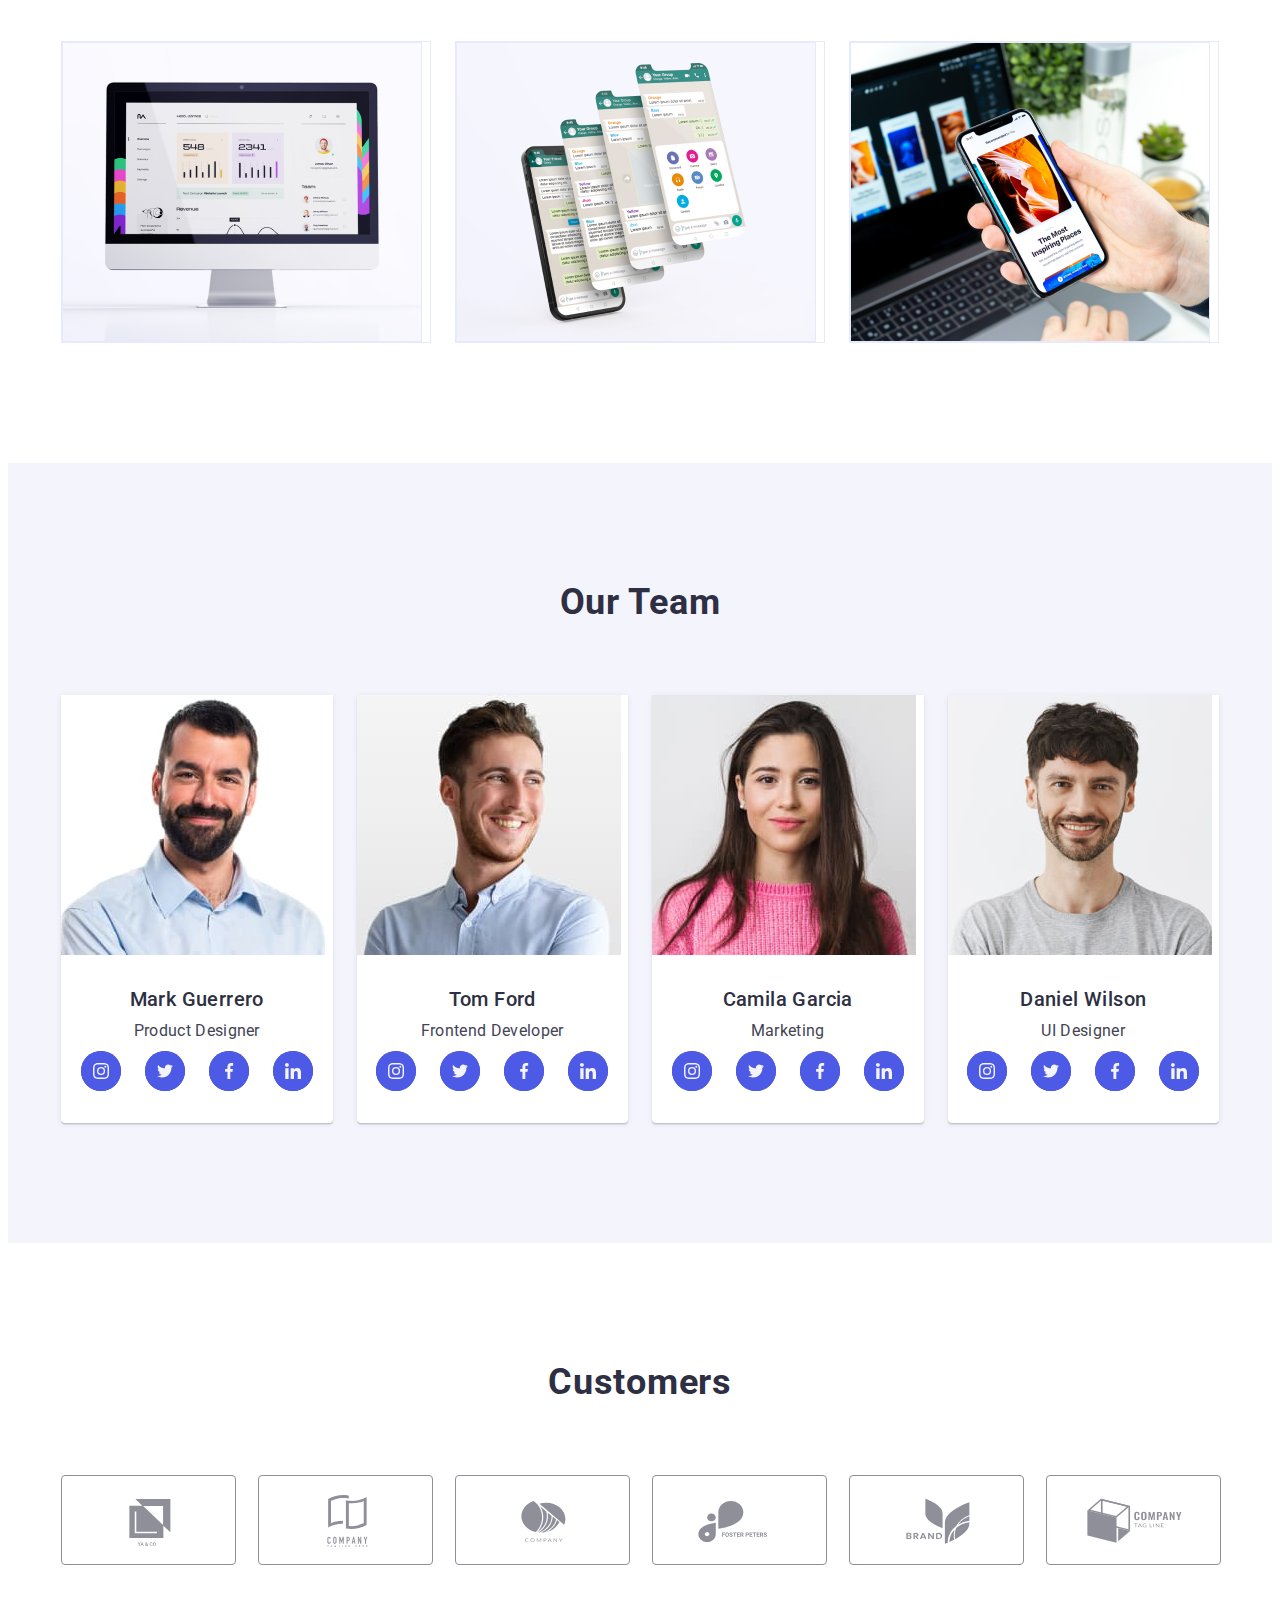
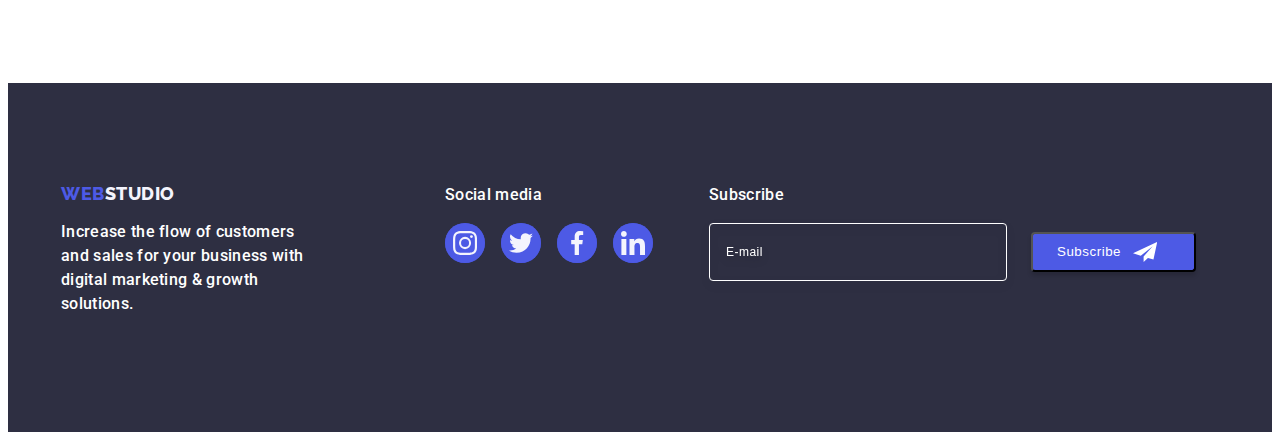
==== commit 1a5b6ff1: "footer" ====
--- a/index.html
+++ b/index.html
@@ -415,6 +415,26 @@
             </li>
           </ul>
         </div>
+
+
+<div class="footer-div-input">
+  <p class="text-subscribe">Subscribe</p>
+
+  <form class="form-subscribe">
+
+    <label class="text-subscribe" for="subscribe">
+    
+      <input class="input-subscribe" type="email" name="subscribe" placeholder="E-mail" />
+    </label>
+  
+    <button class="btn-subscribe" type="submit">Subscribe 
+      <svg class="subscribe-icon" width="24" height="24">
+        <use href="./images/symbol.svg#icon-icon-sendfly-1"></use></svg>
+    </button>
+  </form>
+
+</div>
+
       </div>
     </footer>
 
--- a/css/styles.css
+++ b/css/styles.css
@@ -856,6 +856,7 @@
     border-radius: 4px;
     Width: 360px;
     height: auto;
+    transition: border-color 250ms cubic-bezier(0.4, 0, 0.2, 1);
 }
 
 .form-input::placeholder {
@@ -890,14 +891,18 @@
     border-radius: 4px;
     margin: 24px auto;
     cursor: pointer;
+    transition: background-color 250ms cubic-bezier(0.4, 0, 0.2, 1);
 }
 
 .privacy {
-    margin-left: 24px;
+    margin-left: 2px;
 }
 
 .input-checkbox {
     display: flex;
+    transition: background-color 250ms cubic-bezier(0.4, 0, 0.2, 1),
+        border 250ms cubic-bezier(0.4, 0, 0.2, 1),
+        fill 250ms cubic-bezier(0.4, 0, 0.2, 1);
 }
 
 .label-checkbox {
@@ -906,6 +911,9 @@
     line-height: calc(14 / 12);
     letter-spacing: 0.04em;
     color: #8e8f99;
+    transition: background-color 250ms cubic-bezier(0.4, 0, 0.2, 1),
+        border 250ms cubic-bezier(0.4, 0, 0.2, 1),
+        fill 250ms cubic-bezier(0.4, 0, 0.2, 1);
 }
 
 .text-checkbox {
@@ -918,11 +926,8 @@
     height: 16px;
     border: 1px solid rgba(46, 47, 66, 0.4);
     border-radius: 2px;
-
-
     align-items: center;
     justify-content: center;
-
     margin-right: 8px;
 
 }
@@ -942,13 +947,75 @@
   border: none;
   fill: #ffffff;
 }
-
-.input-checkbox:focus-within .text-checkbox{
-    background-color: var(--accent-color);
-    border: none;
-    fill: var(--white-color);
-  }
   .form-button:is(:hover,:focus)
 {
     background-color: var(--active-accent-background-color);
-}+}
+
+/* ______footer input_________ */
+
+.footer-div-input {
+max-height: 80px;
+}
+.form-subscribe {
+    display: flex;
+    align-items: center;
+    margin-top: 16px;
+}
+.text-subscribe {
+    color: var(--white-color);
+    letter-spacing: 0.02em;
+    line-height: 1.5;
+    font-weight: 500;
+    margin-bottom: 16px;
+
+}
+.input-subscribe {
+    border: 1px solid #FFFFFF;
+    filter: drop-shadow(0px 4px 4px rgba(0, 0, 0, 0.15));
+    border-radius: 4px;
+    Width: 264px;
+    Height: 40px;
+    display: block;
+    background-color: transparent;
+    padding: 8px 16px;
+    color: #FFFFFF;
+    font-size: 12px;
+    line-height: 1.5;
+    letter-spacing: 0.04em;
+    transition: border 250ms cubic-bezier(0.4, 0, 0.2, 1);
+}
+.input-subscribe::placeholder 
+{color: #FFFFFF;}
+
+.input-subscribe:focus,
+.input-subscribe:hover {
+    border: var(--accent-color);
+}
+
+.subscribe-icon {
+    margin-left: 12px;
+
+}
+.btn-subscribe {
+    display: flex;
+    align-items: center;
+    position: relative;
+    Width: 165px;
+    Height: 40px;
+    line-height: 1.5;
+    font-weight: 500;
+    margin-left: 24px;
+    margin-bottom: 16px;
+    background-color: #4D5AE5;
+    border-radius: 4px;
+    padding: 8px 24px;
+    letter-spacing: 0.04em;
+    color: var(--white-color);
+    box-shadow: 0px 4px 4px rgba(0, 0, 0, 0.15);
+  transition: background-color 250ms cubic-bezier(0.4, 0, 0.2, 1);
+}
+.btn-subscribe:is(:hover, :focus)
+{
+    background-color: var(--active-accent-background-color);
+}
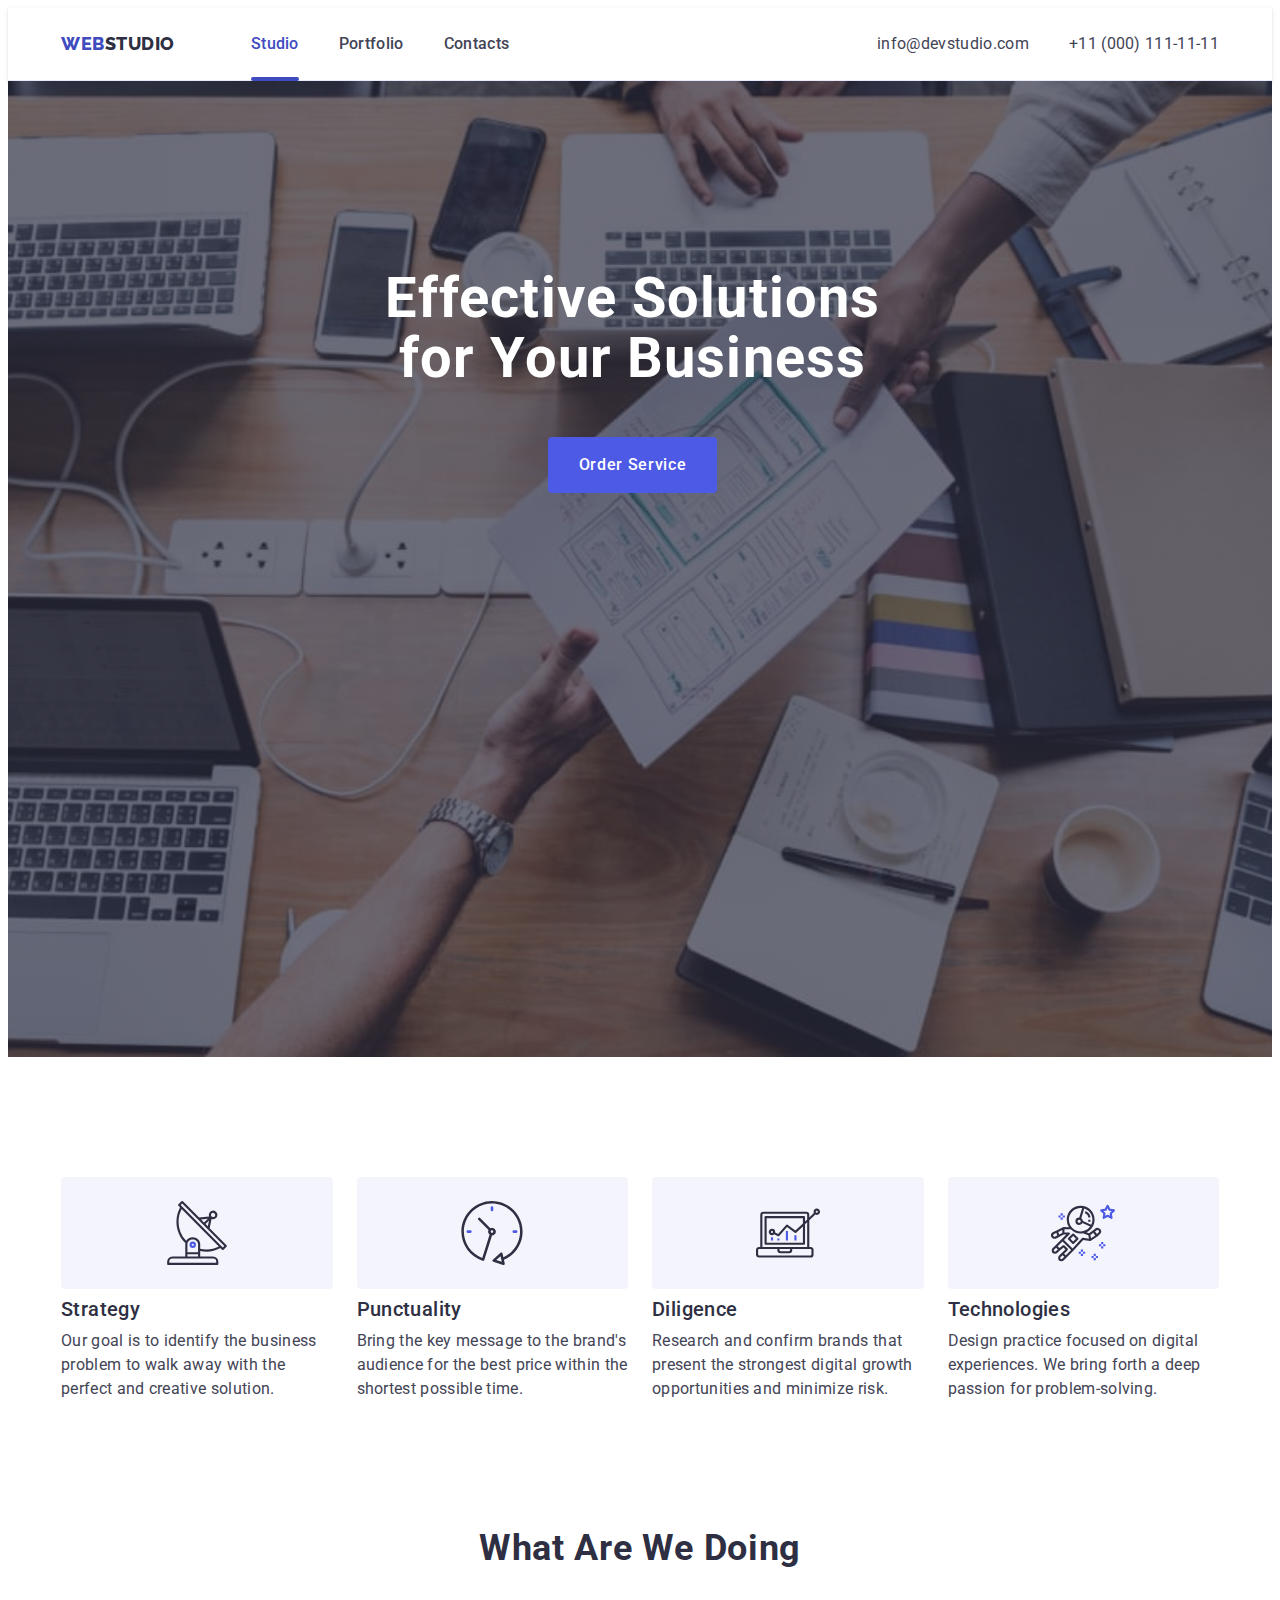
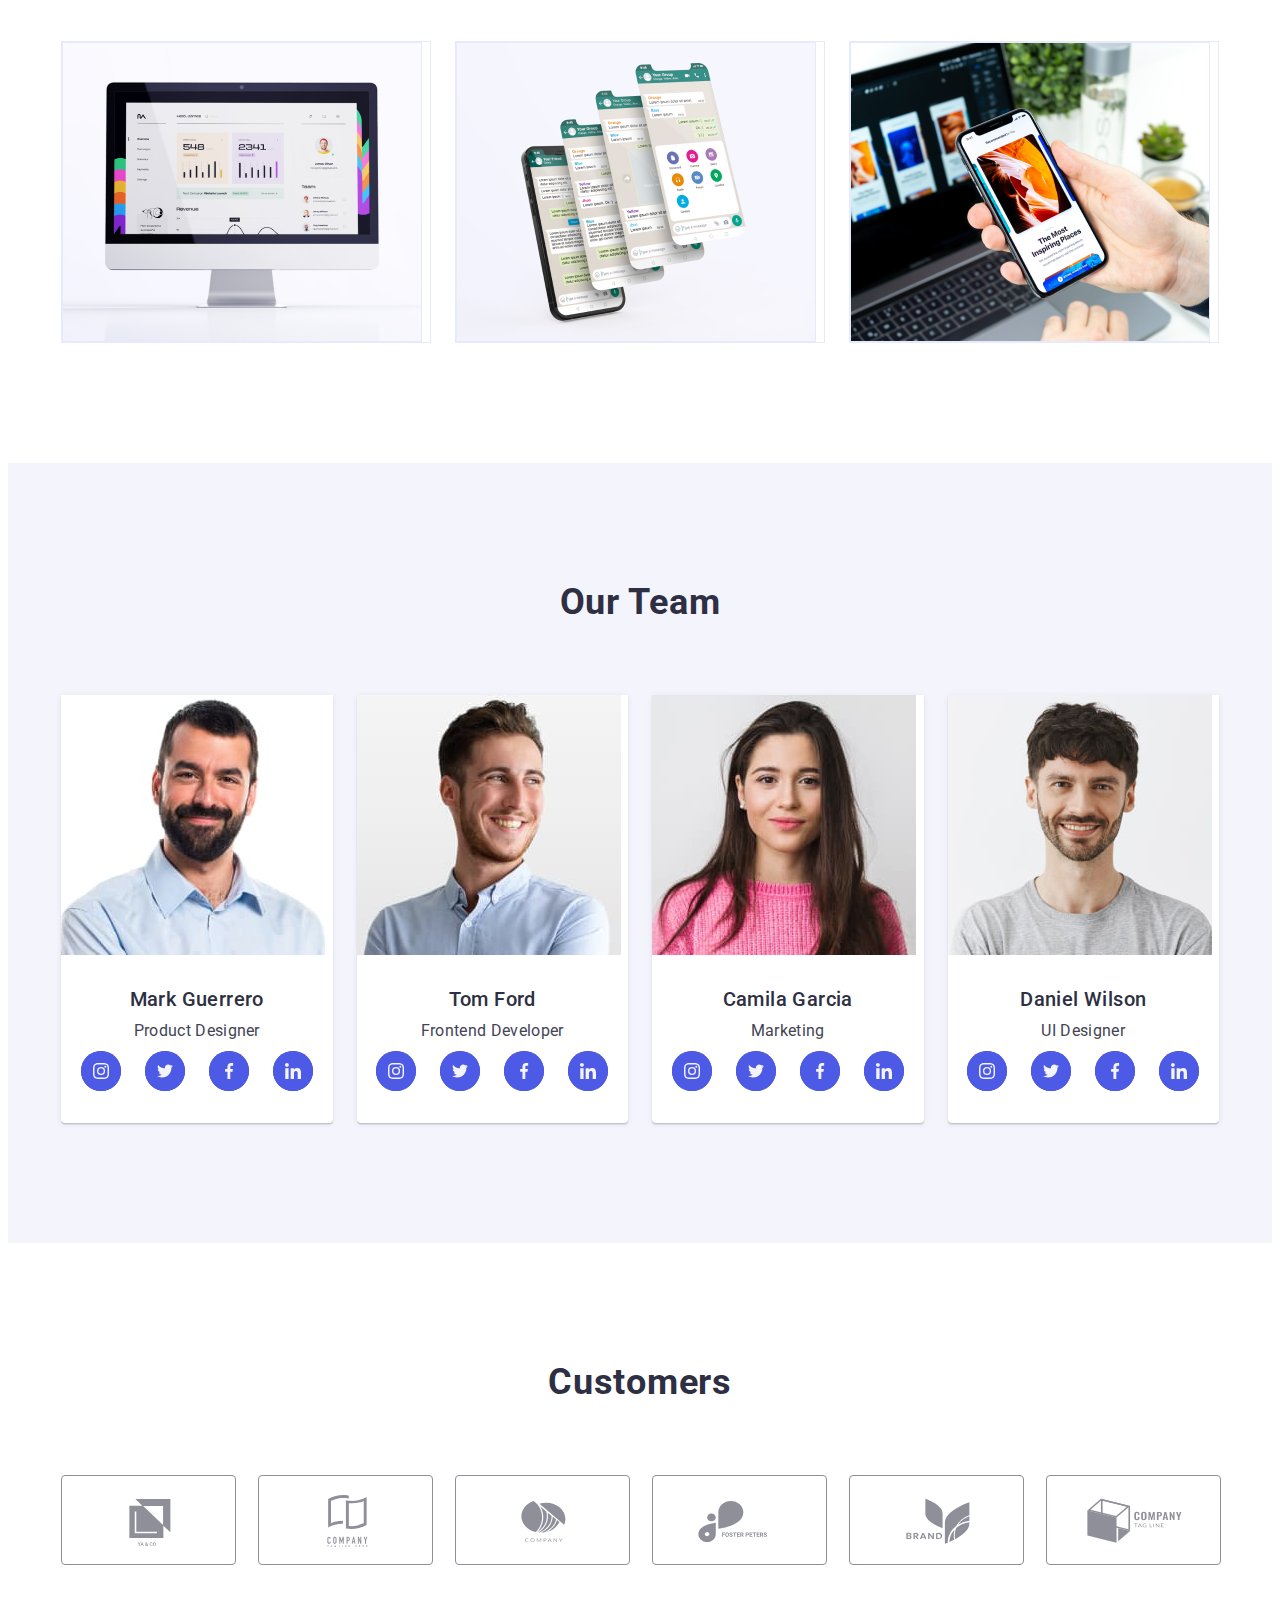
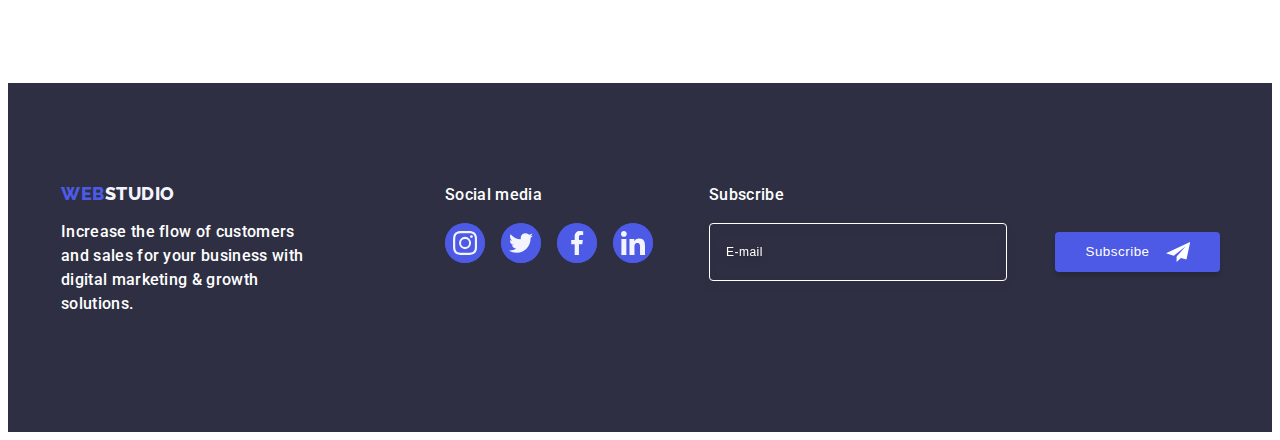
==== commit dcd919e6: "position" ====
--- a/index.html
+++ b/index.html
@@ -424,7 +424,7 @@
 
     <label class="text-subscribe" for="subscribe">
     
-      <input class="input-subscribe" type="email" name="subscribe" placeholder="E-mail" />
+      <input class="input-subscribe" type="email" id="subscribe" name="subscribe" placeholder="E-mail" />
     </label>
   
     <button class="btn-subscribe" type="submit">Subscribe 
@@ -453,15 +453,15 @@
         <p class="input-title">Leave your contacts and we will call you back</p>
         <form class="form" name="issue_report_form" autocomplete="off">
           <div class="label-main">
-            <label class="label-name" for="name">
+            <label class="label-name" for="user-name" id="name">
               <span class="label-text">Name</span>
             </label>
             <div class="input-conteiner">
               <input
+                id="user-name" 
+                name="name"
                 class="form-input"
                 type="text"
-                name="name"
-                id="name"
                 placeholder=" "
                 autofocus
               />
@@ -471,11 +471,12 @@
             </div>
           </div>
           <div class="label-main">
-            <label class="label-name" for="Phone"
+            <label class="label-name" for="user-name"
               ><span class="label-text">Phone</span></label
             >
             <div class="input-conteiner">
               <input
+                id="user-name" 
                 class="form-input"
                 type="text"
                 name="Phone"
@@ -487,7 +488,7 @@
             </div>
           </div>
           <div class="label-main">
-            <label class="label-name" for="Email"
+            <label class="label-name" for="user-name"
               ><span class="label-text">Email</span>
             </label>
             <div class="input-conteiner">
@@ -495,37 +496,37 @@
                 class="form-input"
                 type="text"
                 name="Email"
-                id="Email"
+                id="user-name"
                 placeholder=" "
               /><svg class="input-icon" width="18" height="24">
                 <use href="./images/symbol.svg#icon-email-black-18dp-1"></use>
               </svg>
             </div>
           </div>
-          <div class="label-main">
-            <label class="label-name" for="Comment"
+          <div class="label-main-comment">
+            <label class="label-name" for="user-comment" 
               ><span class="label-text">Comment</span>
             </label>
-            <div class="input-conteiner">
+            
               <textarea
                 class="form-input"
                 rows="7"
-                name="description"
-                id="Comment"
+                name="user-comment" 
+                id="user-comment"
                 placeholder="Text input"
               ></textarea>
-            </div>
+            
           </div>
 
           <div class="privacy">
             <input
               class="input-checkbox visually-hidden"
-              id="checkbox"
+              id="user-privacy"
               type="checkbox"
-              name="Policy"
-              value="button-agry"
+              name="user-privacy"
+              value="true"
             />
-            <label class="label-checkbox" for="checkbox"
+            <label class="label-checkbox" for="user-privacy"
               ><span class="text-checkbox"
                 ><svg class="icon-checkbox" width="10" height="8">
                   <use
--- a/css/styles.css
+++ b/css/styles.css
@@ -702,6 +702,8 @@
 /* _______modal-window  */
 
 .modal-window {
+   
+   
     position: fixed;
     top: 0;
     left: 0;
@@ -712,6 +714,9 @@
 }
 
 .modal {
+    position: relative;
+    margin-bottom: 8px;
+    padding: 72px 24px 24px 24px;
     position: absolute;
     top: 50%;
     left: 50%;
@@ -769,12 +774,17 @@
     letter-spacing: 0.02em;
     color: #2E2F42;
     margin-top: 102px;
+    margin-bottom: 16px; 
 }
 
 .label-main {
     display: block;
-
-
+    margin-bottom: 8px;
+
+}
+.label-main-comment {
+    display: block;
+margin-bottom: 16px;
 }
 
 .form {
@@ -786,27 +796,49 @@
     border: none;
     max-width: 408px;
     background: #FCFCFC;
-    border-radius: 4px;
+    width: 100%; 
     margin-top: 16px;
-    align-items: flex-end;
+  
+    
 }
 
 .form:focus-within {
     border-color: #2196f3;
 }
 
-.form-button {
-    align-self: flex-start;
+input#user-name {
+    width: 340px;
+    height: 40px;
 }
 
 .form-input {
-
-    padding: 4px;
-    color: #212121;
+    outline: transparent;
+    padding-left: 38px;
+    color: rgba(46, 47, 66, 0.4);
     border: 1px solid #212121;
     border-radius: 4px;
-}
-
+    height: 40px;
+    border: 1px solid rgba(46, 47, 66, 0.4);
+    background-color: transparent;
+    outline: transparent;
+    transition: border-color 250ms cubic-bezier(0.4, 0, 0.2, 1);
+    resize: none; 
+  
+}
+.form-input:focus {
+    border-color: #4D5AE5;
+}
+
+.form-input::placeholder {
+    color: #616161;
+    font-family: var(--primary-font);
+    font-style: normal;
+    font-weight: 400;
+    font-size: 12px;
+    line-height: calc(14 / 12);
+    letter-spacing: 0.04em;
+    color: rgba(46, 47, 66, 0.4);
+}
 .label-name {
     display: block;
     position: relative;
@@ -844,38 +876,17 @@
     transition: fill 250ms cubic-bezier(0.4, 0, 0.2, 1);
 
 }
+.input-icon:focus {
+    fill: #4D5AE5;
+}
 
 .input-conteiner {
     position: relative;
 }
-
-.form-input {
-    padding: 4px;
-    color: #212121;
-    border: 1px solid #212121;
-    border-radius: 4px;
-    Width: 360px;
-    height: auto;
-    transition: border-color 250ms cubic-bezier(0.4, 0, 0.2, 1);
-}
-
-.form-input::placeholder {
-    color: #616161;
-    font-family: var(--primary-font);
-    font-style: normal;
-    font-weight: 400;
-    font-size: 12px;
-    line-height: calc(14 / 12);
-    letter-spacing: 0.04em;
-    color: rgba(46, 47, 66, 0.4);
-}
-
-.form-input:focus {
-    border-color: #2196f3;
-}
-
 .form-button {
     font-family: var(--primary-font);
+    align-self: start;
+    line-height: 1.5;
     color: #FFFFFF;
     font-style: normal;
     font-weight: 500;
@@ -889,13 +900,19 @@
     background: var(--accent-color);
     box-shadow: 0px 4px 4px rgba(0, 0, 0, 0.15);
     border-radius: 4px;
+    border: none; 
     margin: 24px auto;
     cursor: pointer;
     transition: background-color 250ms cubic-bezier(0.4, 0, 0.2, 1);
 }
-
+.form-button:is(:hover,:focus)
+{
+    background-color: var(--active-accent-background-color);
+}
 .privacy {
     margin-left: 2px;
+    margin-bottom: 24px; 
+   
 }
 
 .input-checkbox {
@@ -908,7 +925,7 @@
 .label-checkbox {
     display: block;
     font-size: 12px;
-    line-height: calc(14 / 12);
+    line-height: 1.17;;
     letter-spacing: 0.04em;
     color: #8e8f99;
     transition: background-color 250ms cubic-bezier(0.4, 0, 0.2, 1),
@@ -945,12 +962,9 @@
 .input-checkbox:checked + .label-checkbox > .text-checkbox {
   background-color: var(--active-accent-background-color);
   border: none;
-  fill: #ffffff;
-}
-  .form-button:is(:hover,:focus)
-{
-    background-color: var(--active-accent-background-color);
-}
+  fill: #F4F4FD; ;
+}
+
 
 /* ______footer input_________ */
 
@@ -961,6 +975,7 @@
     display: flex;
     align-items: center;
     margin-top: 16px;
+    gap: 24px;
 }
 .text-subscribe {
     color: var(--white-color);
@@ -994,11 +1009,14 @@
 }
 
 .subscribe-icon {
-    margin-left: 12px;
+    margin-left: 16px; 
 
 }
 .btn-subscribe {
     display: flex;
+    min-width: 165px;
+    justify-content: center;
+    cursor: pointer;
     align-items: center;
     position: relative;
     Width: 165px;
@@ -1008,6 +1026,7 @@
     margin-left: 24px;
     margin-bottom: 16px;
     background-color: #4D5AE5;
+    border: none;
     border-radius: 4px;
     padding: 8px 24px;
     letter-spacing: 0.04em;
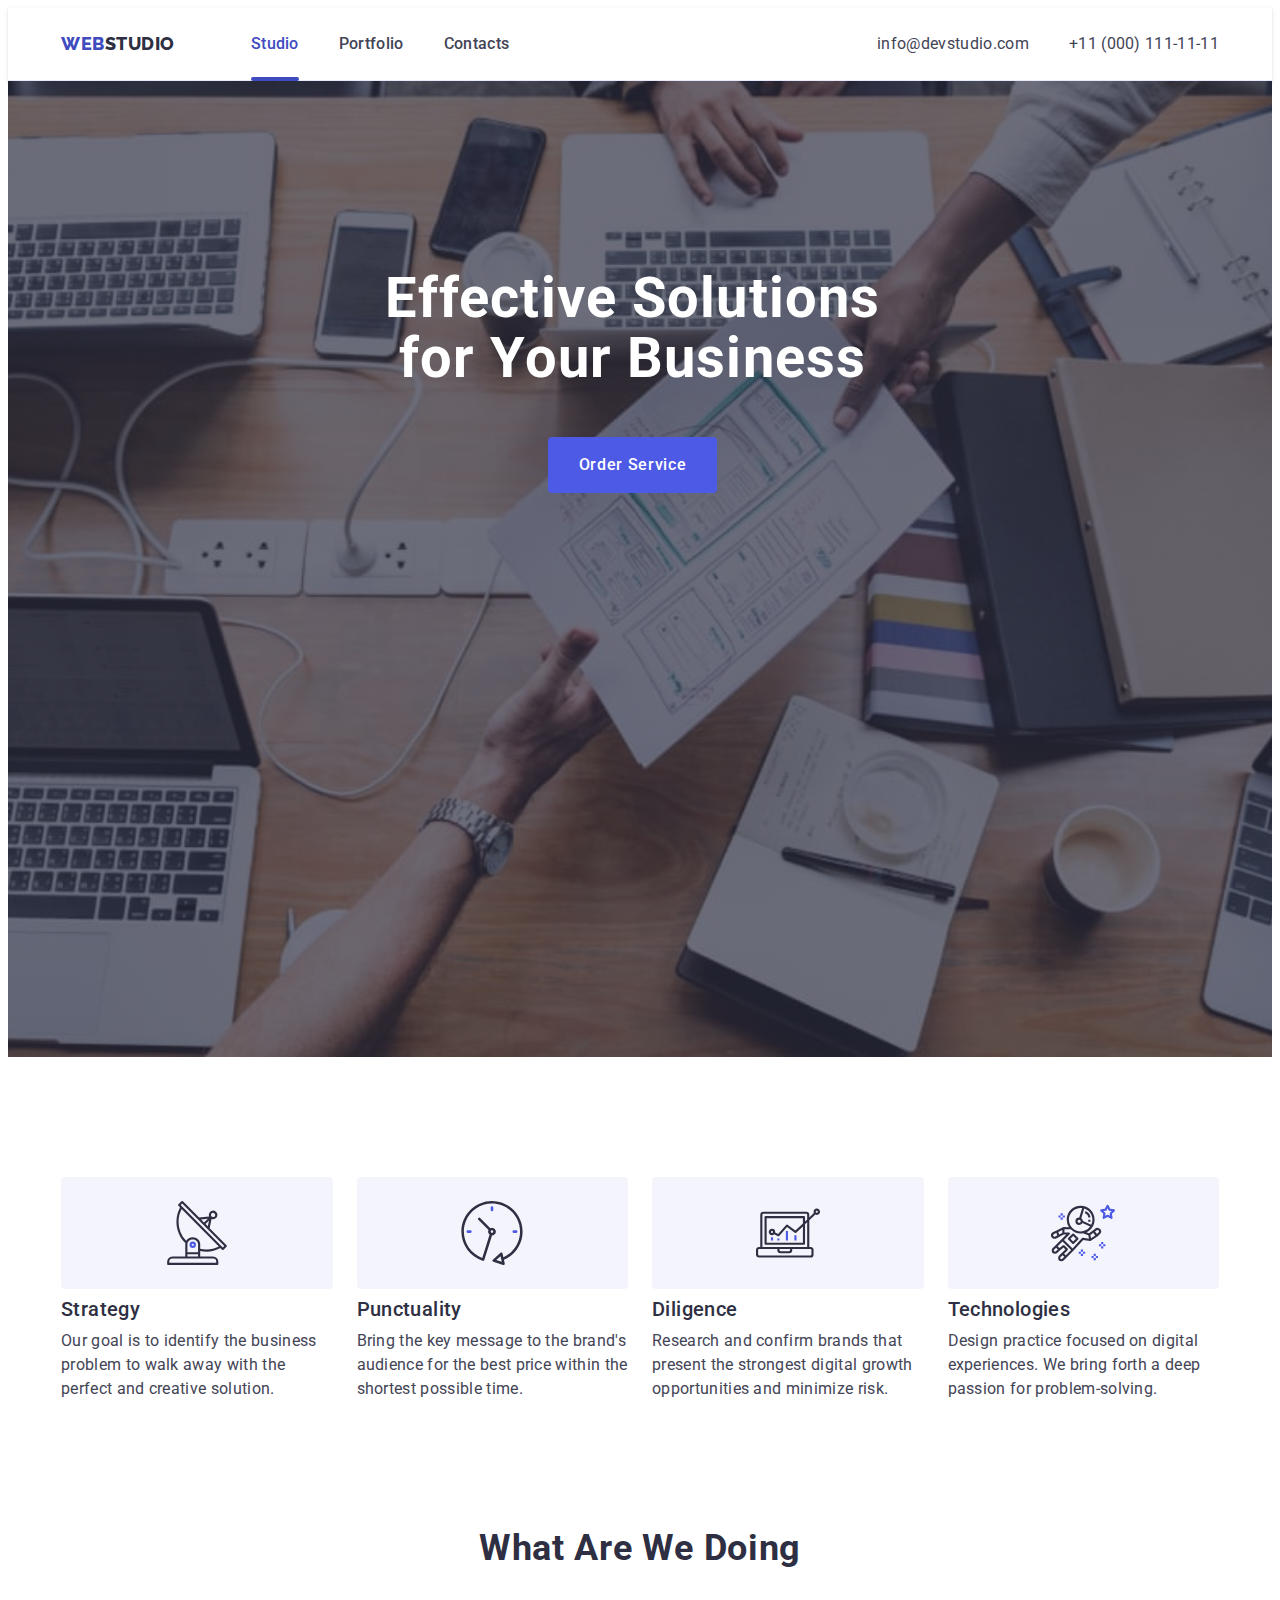
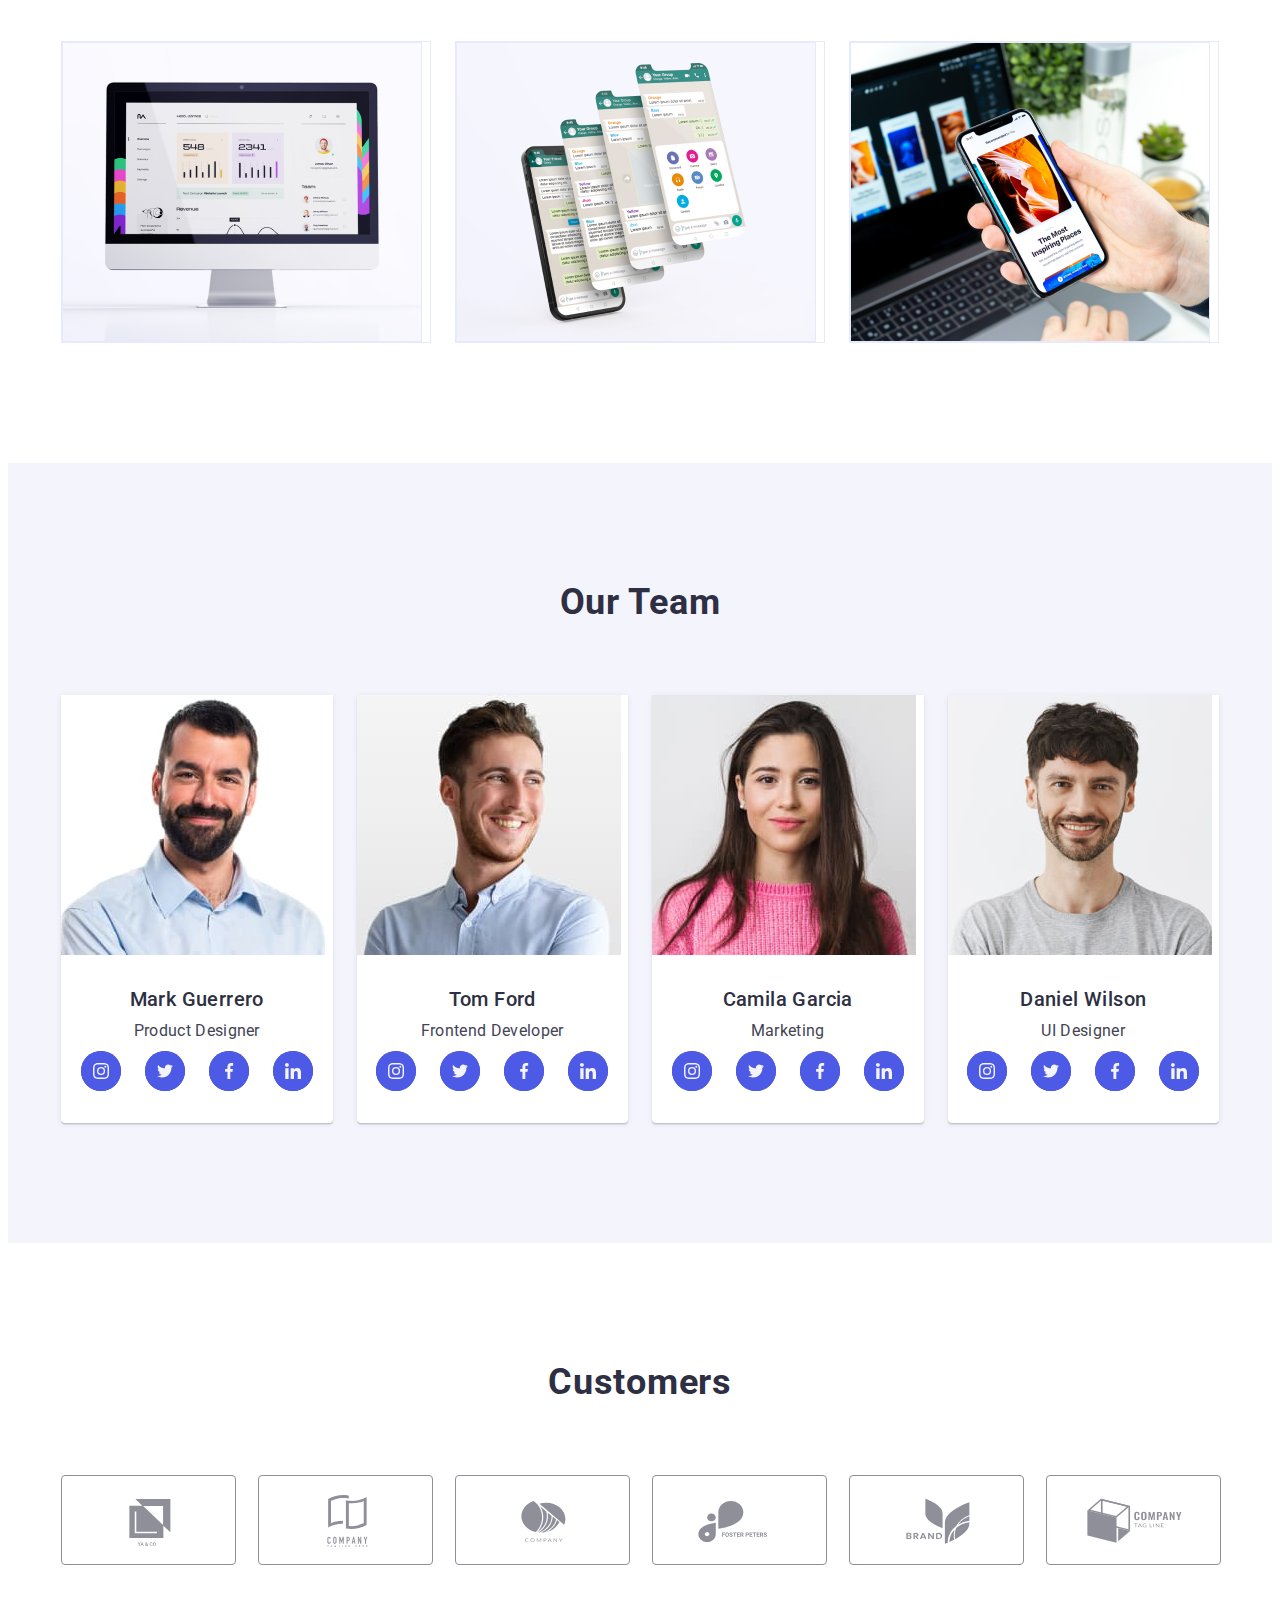
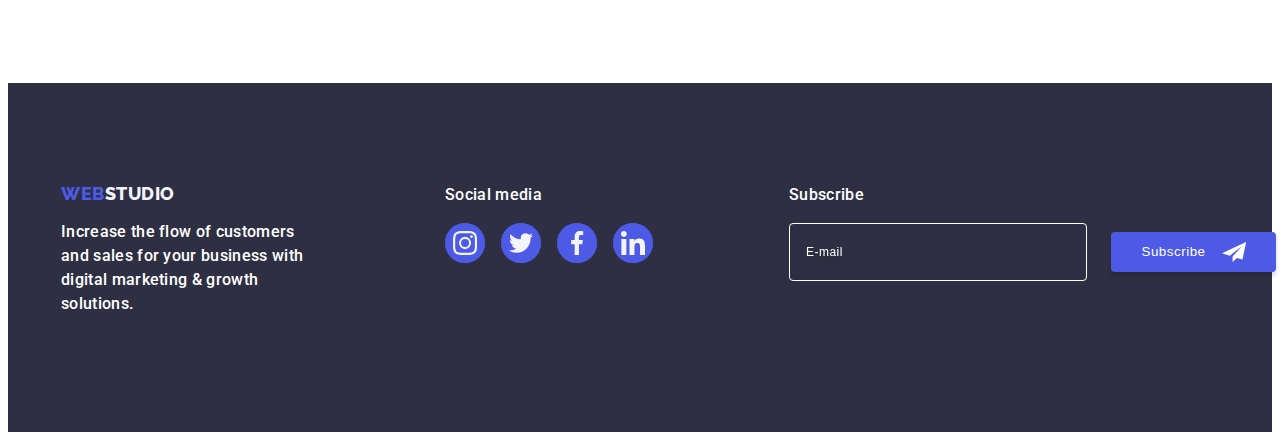
==== commit 90558e5d: "BORDER" ====
--- a/index.html
+++ b/index.html
@@ -454,12 +454,11 @@
         <form class="form" name="issue_report_form" autocomplete="off">
           <div class="label-main">
             <label class="label-name" for="user-name" id="name">
-              <span class="label-text">Name</span>
-            </label>
+             Name </label>
             <div class="input-conteiner">
               <input
                 id="user-name" 
-                name="name"
+                name="user-name"
                 class="form-input"
                 type="text"
                 placeholder=" "
@@ -471,16 +470,15 @@
             </div>
           </div>
           <div class="label-main">
-            <label class="label-name" for="user-name"
-              ><span class="label-text">Phone</span></label
+            <label class="label-name" for="phone"
+              >Phone</label
             >
             <div class="input-conteiner">
               <input
-                id="user-name" 
+                id="phone"
                 class="form-input"
-                type="text"
-                name="Phone"
-                id="Phone"
+                type="tel"
+                name="phone"
                 placeholder=" "
               /><svg class="input-icon" width="18" height="24">
                 <use href="./images/symbol.svg#icon-phone-black-18dp-1"></use>
@@ -488,15 +486,14 @@
             </div>
           </div>
           <div class="label-main">
-            <label class="label-name" for="user-name"
-              ><span class="label-text">Email</span>
-            </label>
+            <label class="label-name" for="Email"
+              >Email</label>
             <div class="input-conteiner">
               <input
                 class="form-input"
-                type="text"
+                type="email"
                 name="Email"
-                id="user-name"
+                id="Email"
                 placeholder=" "
               /><svg class="input-icon" width="18" height="24">
                 <use href="./images/symbol.svg#icon-email-black-18dp-1"></use>
@@ -504,13 +501,11 @@
             </div>
           </div>
           <div class="label-main-comment">
-            <label class="label-name" for="user-comment" 
-              ><span class="label-text">Comment</span>
+            <label class="label-name" for="user-comment" >Comment
             </label>
             
               <textarea
-                class="form-input"
-                rows="7"
+                class="form-input-textarea"
                 name="user-comment" 
                 id="user-comment"
                 placeholder="Text input"
--- a/css/styles.css
+++ b/css/styles.css
@@ -712,18 +712,20 @@
     background-color: rgba(46, 47, 66, 0.4);
     transition: opacity 250ms cubic-bezier(0.4, 0, 0.2, 1), visibility 250ms cubic-bezier(0.4, 0, 0.2, 1);
 }
-
+.is-hidden {
+    opacity: 0;
+    pointer-events: none;
+    visibility: hidden;
+  }
 .modal {
-    position: relative;
-    margin-bottom: 8px;
+    position: absolute;
     padding: 72px 24px 24px 24px;
-    position: absolute;
     top: 50%;
     left: 50%;
     transform: translate(-50%, -50%) scale(1);
     width: 408px;
     min-height: 584px;
-    background: #fcfcfc;
+    background-color: #fcfcfc;
     border-radius: 4px;
     transition: transform 250ms cubic-bezier(0.4, 0, 0.2, 1);
     box-shadow: 0px 1px 1px rgba(0, 0, 0, 0.14), 0px 1px 3px rgba(0, 0, 0, 0.12), 0px 2px 1px rgba(0, 0, 0, 0.2);
@@ -735,7 +737,7 @@
     justify-content: center;
     background-color: #e7e9fc;
     position: absolute;
-    top: 54px;
+    top: 24px;
     right: 24px;
     width: 24px;
     height: 24px;
@@ -770,64 +772,70 @@
     font-style: normal;
     font-weight: 500;
     font-size: 16px;
-    line-height: 24px;
+    line-height: 1.5;
     letter-spacing: 0.02em;
     color: #2E2F42;
-    margin-top: 102px;
     margin-bottom: 16px; 
 }
 
 .label-main {
-    display: block;
     margin-bottom: 8px;
-
 }
 .label-main-comment {
-    display: block;
 margin-bottom: 16px;
 }
 
 .form {
     display: flex;
     flex-direction: column;
-    gap: 8px;
-    padding: 24px;
     padding-top: 0;
     border: none;
     max-width: 408px;
     background: #FCFCFC;
     width: 100%; 
-    margin-top: 16px;
-  
-    
+    margin-top: 16px;  
 }
 
 .form:focus-within {
     border-color: #2196f3;
 }
-
-input#user-name {
-    width: 340px;
+.form-input {
+    display: block;
+    width: 100%;
     height: 40px;
-}
-
-.form-input {
     outline: transparent;
+    text-indent: 38px;
+    color: rgba(46, 47, 66, 0.4);
+    border-radius: 4px;
+    border: 1px solid rgba(46, 47, 66, 0.4);
+    background-color: transparent;
+    transition: border-color 250ms cubic-bezier(0.4, 0, 0.2, 1);
+    resize: none; 
     padding-left: 38px;
+}
+.form-input-textarea {
+    display: block;
+    resize: none;
+    width: 100%;
+    height: 120px;
+    font-size: 12px;
+    line-height: 1.17;
+    letter-spacing: 0.04em;
+    padding: 8px 16px;
     color: rgba(46, 47, 66, 0.4);
-    border: 1px solid #212121;
+    border: 1px solid rgba(46, 47, 66, 0.4);
     border-radius: 4px;
-    height: 40px;
-    border: 1px solid rgba(46, 47, 66, 0.4);
     background-color: transparent;
     outline: transparent;
     transition: border-color 250ms cubic-bezier(0.4, 0, 0.2, 1);
-    resize: none; 
-  
+ 
 }
 .form-input:focus {
     border-color: #4D5AE5;
 }
+.form-input-textarea:focus {
+    border-color: #4D5AE5;
+} 
 
 .form-input::placeholder {
     color: #616161;
@@ -839,28 +847,24 @@
     letter-spacing: 0.04em;
     color: rgba(46, 47, 66, 0.4);
 }
-.label-name {
-    display: block;
-    position: relative;
+.form-input-textarea::placeholder {
+    color: #8e8f99;
     font-size: 12px;
     line-height: 1.17;
     letter-spacing: 0.04em;
+}
+.label-name {
+    display: block;
+    position: relative;
     color: #8e8f99;
     margin-bottom: 4px;
+    line-height: 1.17;
+    letter-spacing: 0.04em;
+    font-size: 12px;
 }
 
 .label-name:focus-within {
     color: #2196f3;
-}
-
-.label-text {
-    font-family: var(--primary-font);
-    font-style: normal;
-    font-weight: 400;
-    font-size: 12px;
-    line-height: 14px;
-    letter-spacing: 0.01em;
-    color: #8E8F99;
 }
 
 input::placeholder {
@@ -870,13 +874,14 @@
 
 .input-icon {
     position: absolute;
+    fill: #2E2F42;
     top: 50%;
     left: 16px;
     transform: translateY(-50%);
     transition: fill 250ms cubic-bezier(0.4, 0, 0.2, 1);
 
 }
-.input-icon:focus {
+.form-input:focus + .input-icon {
     fill: #4D5AE5;
 }
 
@@ -901,7 +906,7 @@
     box-shadow: 0px 4px 4px rgba(0, 0, 0, 0.15);
     border-radius: 4px;
     border: none; 
-    margin: 24px auto;
+    margin: 0 auto;
     cursor: pointer;
     transition: background-color 250ms cubic-bezier(0.4, 0, 0.2, 1);
 }
@@ -910,10 +915,9 @@
     background-color: var(--active-accent-background-color);
 }
 .privacy {
-    margin-left: 2px;
     margin-bottom: 24px; 
-   
-}
+}
+
 
 .input-checkbox {
     display: flex;
@@ -931,7 +935,7 @@
     transition: background-color 250ms cubic-bezier(0.4, 0, 0.2, 1),
         border 250ms cubic-bezier(0.4, 0, 0.2, 1),
         fill 250ms cubic-bezier(0.4, 0, 0.2, 1);
-}
+    }
 
 .text-checkbox {
     display: inline-flex;
@@ -951,25 +955,35 @@
 
 .privacy-link {
     color: #4D5AE5;
-    font-family: var(--primary-font);
-    font-weight: 400;
     font-size: 12px;
-    line-height: calc(16 / 12);
+    line-height: 1.33;
     letter-spacing: 0.04em;
     text-decoration-line: underline;
 }
-
+.input-checkbox:focus + .text-checkbox {
+    background-color:var(--accent-color);
+    border: #4D5AE5;
+    fill: #FFFFFF;
+  }
+ 
 .input-checkbox:checked + .label-checkbox > .text-checkbox {
   background-color: var(--active-accent-background-color);
   border: none;
   fill: #F4F4FD; ;
 }
-
+.icon-checkbox {
+        display: inline-block;
+        border-radius: 2px;
+        fill: #fcfcfc;
+        
+}
 
 /* ______footer input_________ */
 
 .footer-div-input {
 max-height: 80px;
+margin-left: 80px;
+
 }
 .form-subscribe {
     display: flex;
@@ -982,7 +996,7 @@
     letter-spacing: 0.02em;
     line-height: 1.5;
     font-weight: 500;
-    margin-bottom: 16px;
+
 
 }
 .input-subscribe {
@@ -1003,13 +1017,13 @@
 .input-subscribe::placeholder 
 {color: #FFFFFF;}
 
-.input-subscribe:focus,
-.input-subscribe:hover {
+.input-subscribe:focus {
     border: var(--accent-color);
 }
 
 .subscribe-icon {
     margin-left: 16px; 
+    fill: #FFFFFF;
 
 }
 .btn-subscribe {
@@ -1023,8 +1037,6 @@
     Height: 40px;
     line-height: 1.5;
     font-weight: 500;
-    margin-left: 24px;
-    margin-bottom: 16px;
     background-color: #4D5AE5;
     border: none;
     border-radius: 4px;
